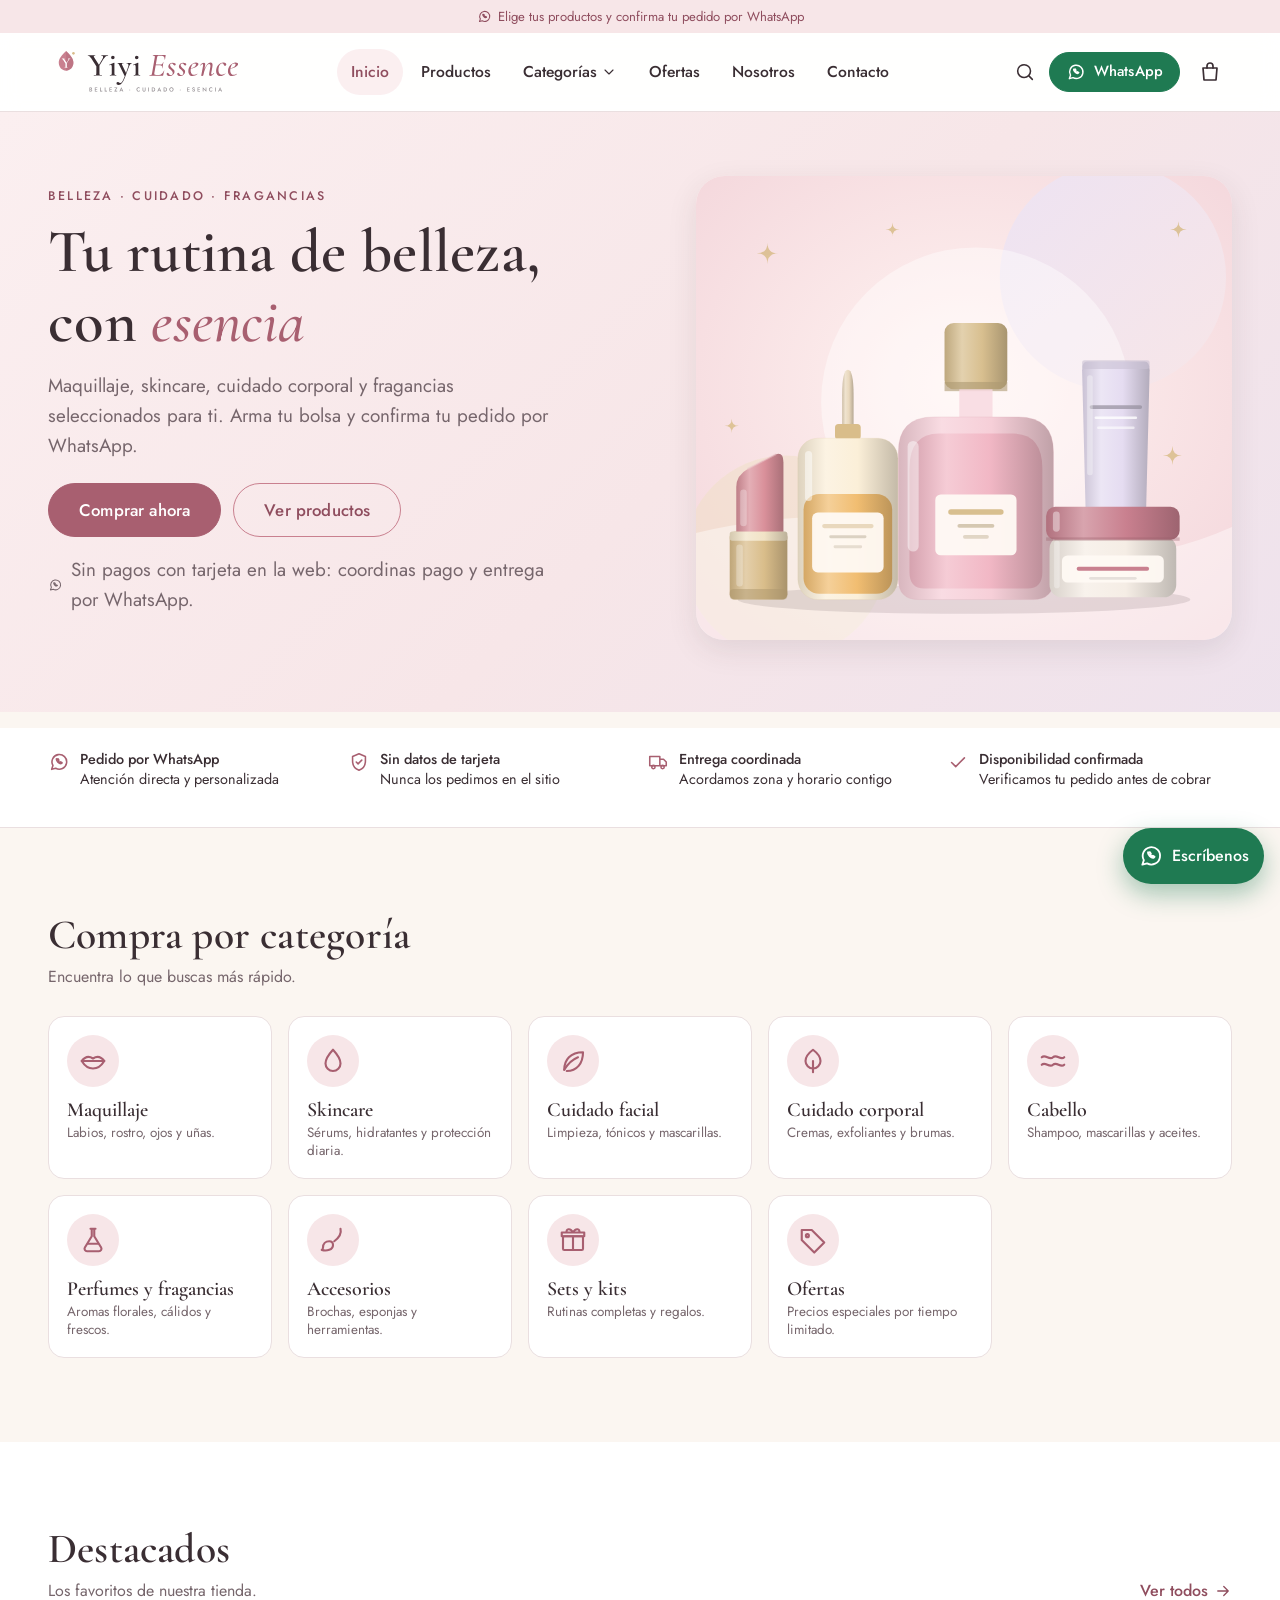
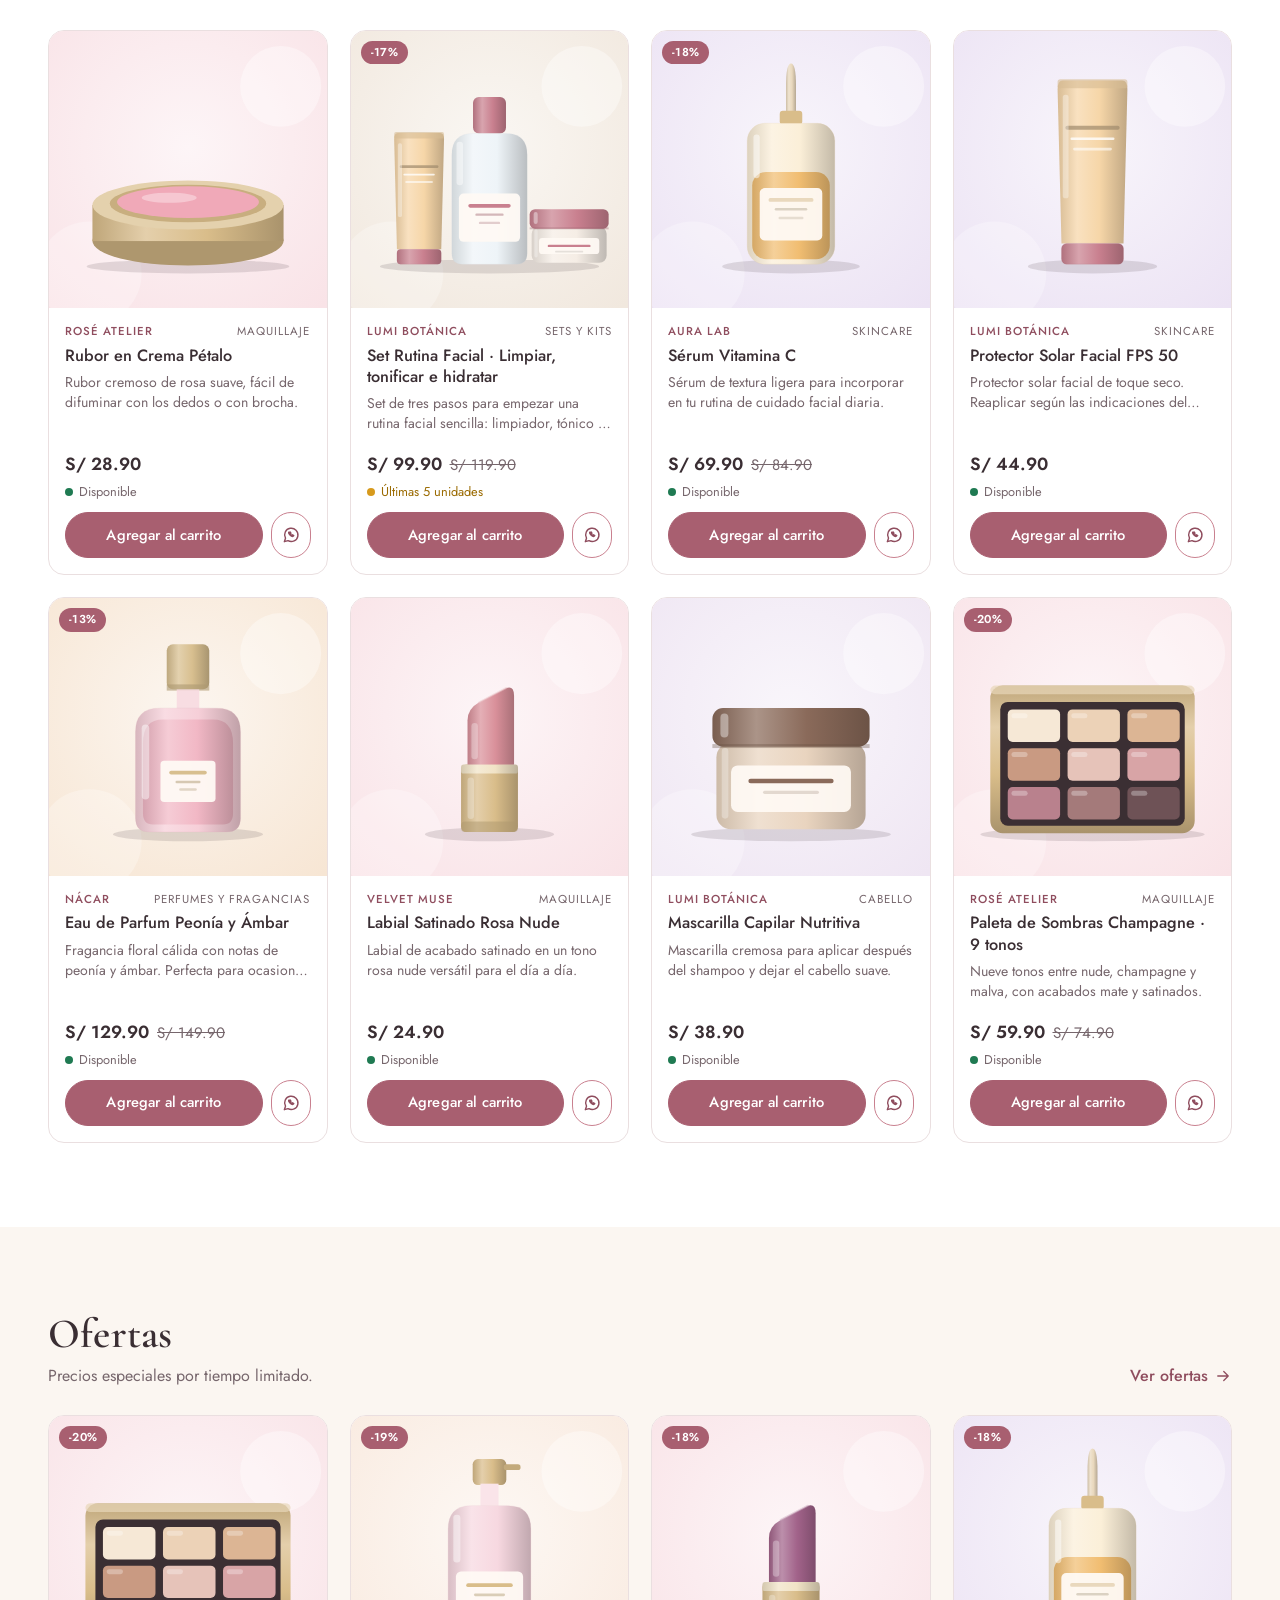
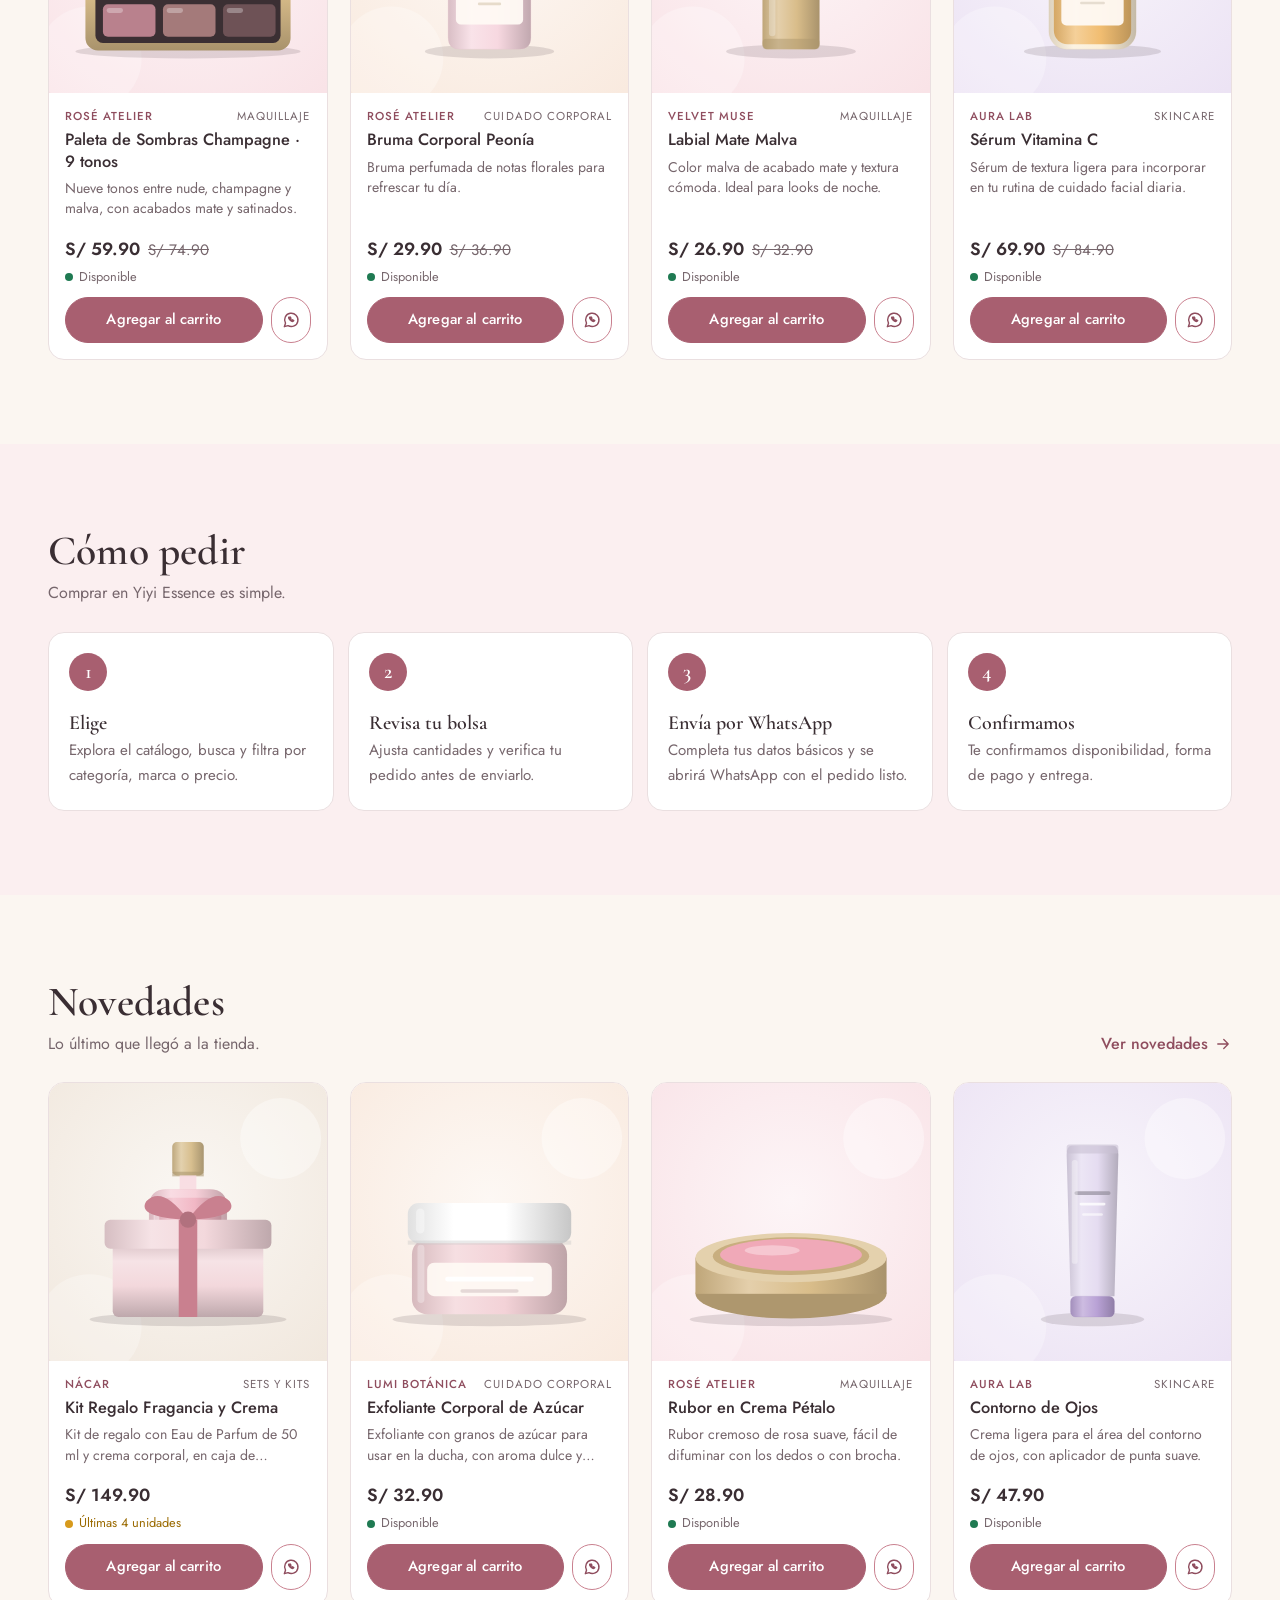
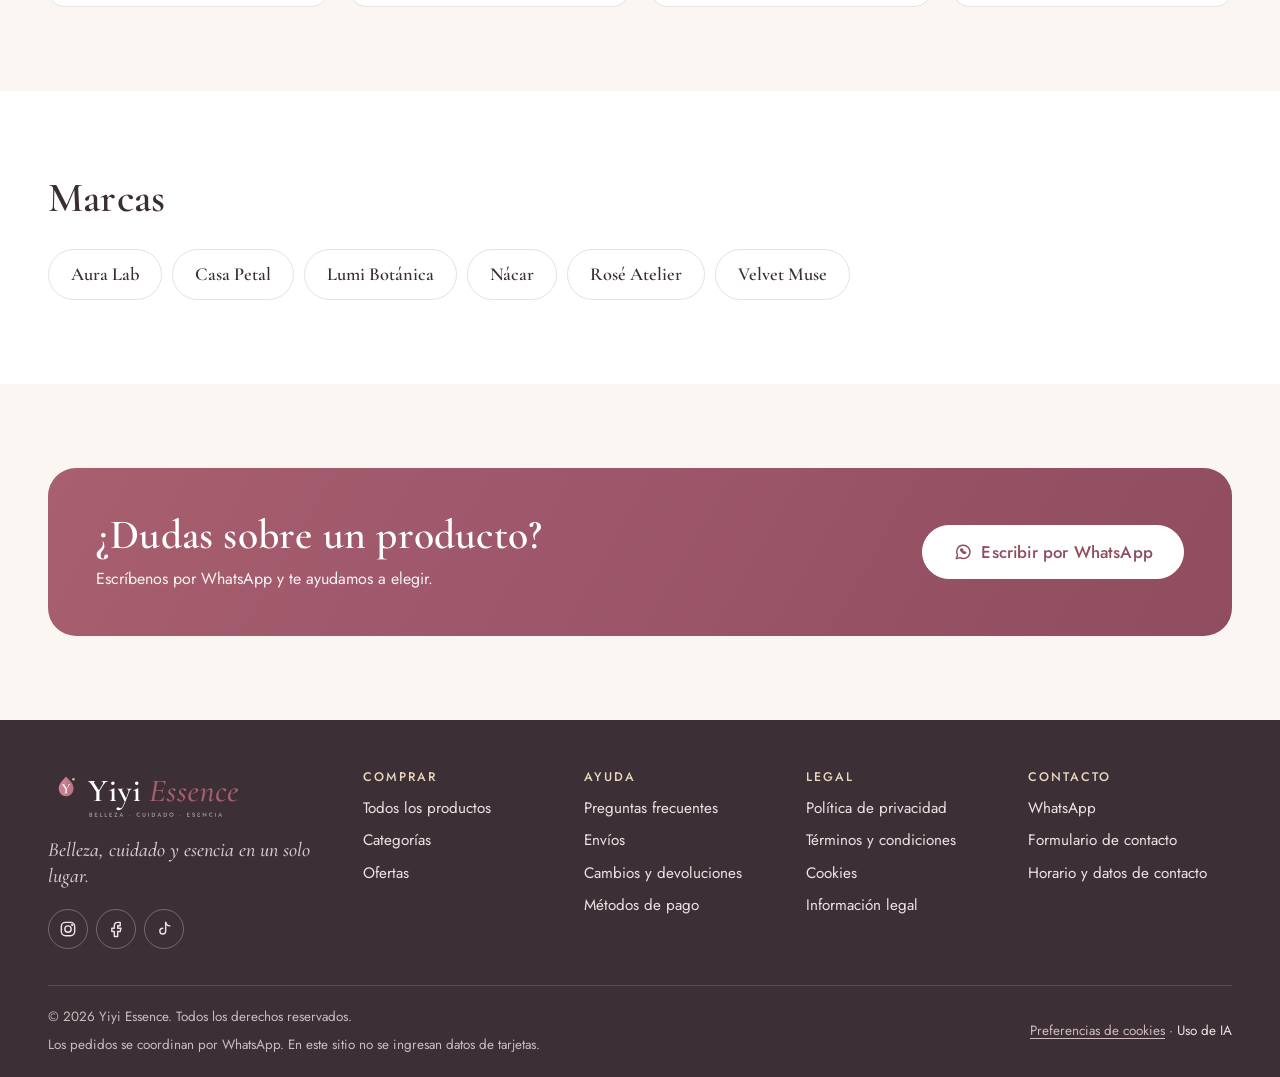
==== index.html @ 9004a3e7 "Tienda Yiyi Essence" ====
<!doctype html>
<html lang="es" data-base="">
<head>
  <meta charset="utf-8">
  <meta name="viewport" content="width=device-width, initial-scale=1">
  <title>Yiyi Essence · Belleza, cuidado y esencia en un solo lugar</title>
  <meta name="description" content="Maquillaje, skincare, cuidado corporal, cabello y fragancias. Elige tus productos y confirma tu pedido por WhatsApp en Yiyi Essence.">
  <link rel="canonical" href="__SITE_URL__/">
  <meta name="theme-color" content="#f7e6e8">
  <meta name="format-detection" content="telephone=no">

  <!-- Open Graph / redes -->
  <meta property="og:type" content="website">
  <meta property="og:locale" content="es_PE">
  <meta property="og:site_name" content="Yiyi Essence">
  <meta property="og:title" content="Yiyi Essence · Belleza, cuidado y esencia en un solo lugar">
  <meta property="og:description" content="Maquillaje, skincare, cuidado corporal, cabello y fragancias. Elige tus productos y confirma tu pedido por WhatsApp en Yiyi Essence.">
  <meta property="og:url" content="__SITE_URL__/">
  <meta property="og:image" content="__SITE_URL__/assets/images/og-image.png">
  <meta name="twitter:card" content="summary_large_image">
  <meta name="twitter:image" content="__SITE_URL__/assets/images/og-image.png">

  <link rel="icon" href="favicon.svg" type="image/svg+xml">
  <link rel="apple-touch-icon" href="apple-touch-icon.png">
  <link rel="preload" href="assets/fonts/jost-latin-400-normal.woff2" as="font" type="font/woff2" crossorigin>
  <link rel="preload" href="assets/fonts/cormorant-garamond-latin-600-normal.woff2" as="font" type="font/woff2" crossorigin>
  <link rel="stylesheet" href="css/style.css">
  <link rel="stylesheet" href="css/responsive.css">
  <script type="application/ld+json">{"@context":"https://schema.org","@graph":[{"@type":"Store","@id":"__SITE_URL__/#store","name":"Yiyi Essence","description":"Tienda online de maquillaje, skincare, cuidado corporal, cabello y fragancias. Pedidos confirmados por WhatsApp.","url":"__SITE_URL__/","image":"__SITE_URL__/assets/images/og-image.png","areaServed":{"@type":"Country","name":"Perú"},"priceRange":"S/"},{"@type":"WebSite","@id":"__SITE_URL__/#website","url":"__SITE_URL__/","name":"Yiyi Essence","inLanguage":"es-PE","potentialAction":{"@type":"SearchAction","target":"__SITE_URL__/productos.html?q={search_term_string}","query-input":"required name=search_term_string"}}]}</script>
</head>
<body data-page="home">
  <div id="site-header"></div>
  <noscript><p style="margin:0;padding:14px 20px;background:#f7e6e8;text-align:center">Esta tienda necesita JavaScript para mostrar el catálogo y la bolsa de compra. Actívalo en tu navegador o escríbenos por WhatsApp.</p></noscript>
  <main id="main">
    <section class="hero" aria-labelledby="hero-title">
      <div class="container hero__inner">
        <div class="hero__copy">
          <span class="eyebrow">Belleza · Cuidado · Fragancias</span>
          <h1 id="hero-title">Tu rutina de belleza, con <em>esencia</em></h1>
          <p>Maquillaje, skincare, cuidado corporal y fragancias seleccionados para ti. Arma tu bolsa y confirma tu pedido por WhatsApp.</p>
          <div class="hero__cta">
            <a class="btn btn--primary btn--lg" href="productos.html">Comprar ahora</a>
            <a class="btn btn--ghost btn--lg" href="#destacados">Ver productos</a>
          </div>
          <p class="hero__note"><span data-icon="whatsapp" data-size="18" aria-hidden="true"></span> Sin pagos con tarjeta en la web: coordinas pago y entrega por WhatsApp.</p>
        </div>
        <div class="hero__media">
          <img src="assets/images/hero.svg" alt="Ilustración de productos de belleza en tonos rosa, lavanda y champagne" width="900" height="780" fetchpriority="high">
        </div>
      </div>
    </section>

    <div class="trustbar">
      <div class="container">
        <ul class="trust">
          <li><span data-icon="whatsapp" data-size="22" aria-hidden="true"></span><span><strong>Pedido por WhatsApp</strong>Atención directa y personalizada</span></li>
          <li><span data-icon="shield" data-size="22" aria-hidden="true"></span><span><strong>Sin datos de tarjeta</strong>Nunca los pedimos en el sitio</span></li>
          <li><span data-icon="truck" data-size="22" aria-hidden="true"></span><span><strong>Entrega coordinada</strong>Acordamos zona y horario contigo</span></li>
          <li><span data-icon="check" data-size="22" aria-hidden="true"></span><span><strong>Disponibilidad confirmada</strong>Verificamos tu pedido antes de cobrar</span></li>
        </ul>
      </div>
    </div>

    <section class="section" id="categorias" aria-labelledby="cats-title">
      <div class="container">
        <div class="section__head"><div><h2 id="cats-title">Compra por categoría</h2><p>Encuentra lo que buscas más rápido.</p></div></div>
        <div class="catgrid" data-home-cats></div>
      </div>
    </section>

    <section class="section section--white" id="destacados" aria-labelledby="feat-title">
      <div class="container">
        <div class="section__head">
          <div><h2 id="feat-title">Destacados</h2><p>Los favoritos de nuestra tienda.</p></div>
          <a class="more-link" href="productos.html">Ver todos <span data-icon="arrow" data-size="18" aria-hidden="true"></span></a>
        </div>
        <div class="grid grid--4" data-home-featured></div>
      </div>
    </section>

    <section class="section" data-section-offers aria-labelledby="offers-title">
      <div class="container">
        <div class="section__head">
          <div><h2 id="offers-title">Ofertas</h2><p>Precios especiales por tiempo limitado.</p></div>
          <a class="more-link" href="productos.html?cat=ofertas">Ver ofertas <span data-icon="arrow" data-size="18" aria-hidden="true"></span></a>
        </div>
        <div class="grid grid--4" data-home-offers></div>
      </div>
    </section>

    <section class="section section--blush" aria-labelledby="how-title">
      <div class="container">
        <div class="section__head"><div><h2 id="how-title">Cómo pedir</h2><p>Comprar en Yiyi Essence es simple.</p></div></div>
        <ol class="steps">
          <li><strong>Elige</strong><span>Explora el catálogo, busca y filtra por categoría, marca o precio.</span></li>
          <li><strong>Revisa tu bolsa</strong><span>Ajusta cantidades y verifica tu pedido antes de enviarlo.</span></li>
          <li><strong>Envía por WhatsApp</strong><span>Completa tus datos básicos y se abrirá WhatsApp con el pedido listo.</span></li>
          <li><strong>Confirmamos</strong><span>Te confirmamos disponibilidad, forma de pago y entrega.</span></li>
        </ol>
      </div>
    </section>

    <section class="section" aria-labelledby="new-title">
      <div class="container">
        <div class="section__head">
          <div><h2 id="new-title">Novedades</h2><p>Lo último que llegó a la tienda.</p></div>
          <a class="more-link" href="productos.html?sort=novedades">Ver novedades <span data-icon="arrow" data-size="18" aria-hidden="true"></span></a>
        </div>
        <div class="grid grid--4" data-home-new></div>
      </div>
    </section>

    <section class="section section--white section--tight" aria-labelledby="brands-title">
      <div class="container">
        <div class="section__head"><div><h2 id="brands-title">Marcas</h2></div></div>
        <div class="brandchips" data-home-brands></div>
      </div>
    </section>

    <section class="section">
      <div class="container">
        <div class="ctaband">
          <div>
            <h2>¿Dudas sobre un producto?</h2>
            <p>Escríbenos por WhatsApp y te ayudamos a elegir.</p>
          </div>
          <a class="btn btn--light btn--lg" href="contacto.html" target="_blank" rel="noopener" data-wa-general><span data-icon="whatsapp" data-size="20" aria-hidden="true"></span> Escribir por WhatsApp</a>
        </div>
      </div>
    </section>
  </main>
  <div id="site-footer"></div>

  <script src="js/config.js"></script>
  <script src="js/products.js"></script>
  <script src="js/utils.js"></script>
  <script src="js/whatsapp.js"></script>
  <script src="js/cart.js"></script>
  <script src="js/components.js"></script>
  <script src="js/catalog.js"></script>
  <script src="js/cookies.js"></script>
  <script src="js/main.js"></script>
</body>
</html>
---- css/style.css ----
/* ==========================================================================
   YIYI ESSENCE · ESTILOS BASE (mobile-first)
   Los colores se pueden cambiar en js/config.js → theme (o aquí, en :root).
   responsive.css agrega los ajustes para tablet y escritorio.
   ========================================================================== */

/* ---------- Fuentes (alojadas en /assets/fonts, sin servicios externos) ---------- */
@font-face { font-family: "Cormorant Garamond"; font-weight: 500; font-style: normal; font-display: swap; src: url("../assets/fonts/cormorant-garamond-latin-500-normal.woff2") format("woff2"); }
@font-face { font-family: "Cormorant Garamond"; font-weight: 600; font-style: normal; font-display: swap; src: url("../assets/fonts/cormorant-garamond-latin-600-normal.woff2") format("woff2"); }
@font-face { font-family: "Cormorant Garamond"; font-weight: 500; font-style: italic; font-display: swap; src: url("../assets/fonts/cormorant-garamond-latin-500-italic.woff2") format("woff2"); }
@font-face { font-family: "Jost"; font-weight: 400; font-style: normal; font-display: swap; src: url("../assets/fonts/jost-latin-400-normal.woff2") format("woff2"); }
@font-face { font-family: "Jost"; font-weight: 500; font-style: normal; font-display: swap; src: url("../assets/fonts/jost-latin-500-normal.woff2") format("woff2"); }
@font-face { font-family: "Jost"; font-weight: 600; font-style: normal; font-display: swap; src: url("../assets/fonts/jost-latin-600-normal.woff2") format("woff2"); }

/* ---------- Variables ---------- */
:root {
  --rose: #c9808f;
  --rose-deep: #a85f70;
  --rose-dark: #8f4d5e;
  --blush: #f7e6e8;
  --blush-2: #fbeff0;
  --cream: #fbf6f1;
  --lavender: #e8e0f0;
  --champagne: #e9d8bd;
  --gold: #b79a5f;
  --ink: #3a2e33;
  --muted: #76666c;
  --line: #eadfe0;
  --white: #fff;
  --wa: #1f7a52;
  --wa-dark: #186343;
  --warn: #9a6a00;
  --danger: #b3394f;

  --font-serif: "Cormorant Garamond", Georgia, "Times New Roman", serif;
  --font-sans: "Jost", system-ui, -apple-system, "Segoe UI", Roboto, sans-serif;

  --radius: 16px;
  --radius-sm: 10px;
  --shadow-sm: 0 1px 2px rgba(58, 46, 51, 0.06), 0 4px 14px rgba(58, 46, 51, 0.05);
  --shadow: 0 10px 30px rgba(58, 46, 51, 0.1);
  --shadow-lg: 0 24px 60px rgba(58, 46, 51, 0.18);
  --ease: cubic-bezier(0.22, 0.61, 0.36, 1);
  --header-h: 68px;
}

/* ---------- Reset ---------- */
*, *::before, *::after { box-sizing: border-box; }
html { -webkit-text-size-adjust: 100%; scroll-behavior: smooth; scroll-padding-top: calc(var(--header-h) + 16px); }
html.no-scroll { overflow: hidden; }
body {
  margin: 0; min-height: 100vh; display: flex; flex-direction: column;
  font-family: var(--font-sans); font-size: 1rem; line-height: 1.6; color: var(--ink);
  background: var(--cream); -webkit-font-smoothing: antialiased; text-rendering: optimizeLegibility;
}
main { flex: 1; }
img, svg { max-width: 100%; display: block; }
img { height: auto; }
h1, h2, h3, h4 { font-family: var(--font-serif); font-weight: 600; line-height: 1.15; margin: 0 0 0.5em; letter-spacing: 0.005em; }
h1 { font-size: clamp(2.2rem, 7vw, 3.8rem); }
h2 { font-size: clamp(1.8rem, 4.6vw, 2.6rem); }
h3 { font-size: 1.35rem; }
p { margin: 0 0 1em; }
a { color: var(--rose-dark); text-decoration-thickness: 1px; text-underline-offset: 3px; }
a:hover { color: var(--rose-deep); }
ul, ol { padding-left: 1.2em; }
button, input, select, textarea { font: inherit; color: inherit; }
button { cursor: pointer; }
:focus-visible { outline: 3px solid var(--rose); outline-offset: 2px; border-radius: 6px; }
[hidden] { display: none !important; }
code { background: var(--blush); padding: 0.1em 0.4em; border-radius: 6px; font-size: 0.9em; }
::selection { background: var(--blush); }

.container { width: 100%; max-width: 1240px; margin: 0 auto; padding: 0 20px; }
.sr-only { position: absolute !important; width: 1px; height: 1px; margin: -1px; padding: 0; overflow: hidden; clip: rect(0 0 0 0); white-space: nowrap; border: 0; }
.muted { color: var(--muted); font-weight: 400; }
.center { text-align: center; }
.skip { position: absolute; left: 12px; top: -60px; background: var(--ink); color: #fff; padding: 10px 16px; border-radius: 8px; z-index: 300; }
.skip:focus { top: 12px; color: #fff; }

/* ---------- Botones ---------- */
.btn {
  --bg: var(--rose-deep); --fg: #fff;
  display: inline-flex; align-items: center; justify-content: center; gap: 8px;
  min-height: 46px; padding: 10px 22px; border: 1.5px solid var(--bg); border-radius: 999px;
  background: var(--bg); color: var(--fg); font-weight: 500; font-size: 0.98rem; letter-spacing: 0.01em;
  text-decoration: none; line-height: 1.2; text-align: center;
  transition: background 0.25s var(--ease), color 0.25s var(--ease), transform 0.2s var(--ease), box-shadow 0.25s var(--ease), border-color 0.25s;
}
.btn:hover { --bg: var(--rose-dark); color: var(--fg); transform: translateY(-1px); box-shadow: 0 8px 20px rgba(168, 95, 112, 0.28); }
.btn:active { transform: translateY(0); }
.btn[disabled] { opacity: 0.55; cursor: not-allowed; transform: none; box-shadow: none; }
.btn--ghost { --bg: transparent; --fg: var(--rose-dark); border-color: var(--rose); }
.btn--ghost:hover { --bg: var(--blush); --fg: var(--rose-dark); box-shadow: none; }
.btn--wa { --bg: var(--wa); }
.btn--wa:hover { --bg: var(--wa-dark); box-shadow: 0 8px 20px rgba(31, 122, 82, 0.3); }
.btn--light { --bg: #fff; --fg: var(--rose-dark); border-color: #fff; }
.btn--light:hover { --bg: var(--blush); --fg: var(--rose-dark); }
.btn--sm { min-height: 40px; padding: 8px 16px; font-size: 0.92rem; }
.btn--lg { min-height: 54px; padding: 12px 30px; font-size: 1.05rem; }
.btn--block { width: 100%; }
.btn--icon { padding: 0; width: 40px; min-width: 40px; }
.btn.is-added { --bg: var(--wa); }

.iconbtn {
  display: inline-grid; place-items: center; width: 44px; height: 44px; border: 0; background: transparent;
  border-radius: 50%; color: var(--ink); transition: background 0.2s;
}
.iconbtn:hover { background: var(--blush); }
.iconbtn--sm { width: 36px; height: 36px; }
.linkbtn { background: none; border: 0; padding: 0; color: var(--rose-dark); text-decoration: underline; text-underline-offset: 3px; font-size: 0.92rem; }
.linkbtn:hover { color: var(--rose-deep); }
.linkbtn--muted { color: var(--muted); }

/* ---------- Barra superior y header ---------- */
.topbar { background: var(--blush); color: var(--rose-dark); font-size: 0.82rem; text-align: center; padding: 6px 12px; }
.topbar p { margin: 0; display: flex; align-items: center; justify-content: center; gap: 6px; }
.header { position: sticky; top: 0; z-index: 60; background: rgba(255, 255, 255, 0.94); backdrop-filter: saturate(1.4) blur(10px); border-bottom: 1px solid var(--line); transition: box-shadow 0.3s; }
.header.is-stuck { box-shadow: 0 6px 24px rgba(58, 46, 51, 0.08); }
.header__inner { display: flex; align-items: center; justify-content: space-between; gap: 8px; height: var(--header-h); }
.logo { display: block; flex: 0 1 auto; }
.logo img { width: 150px; height: auto; }
.header__menu { margin-left: -8px; }
.nav { display: none; }
.header__actions { display: flex; align-items: center; gap: 2px; }
.header__wa { display: none; }
.cartbtn { position: relative; }
.cartbtn__count {
  position: absolute; top: 2px; right: 0; min-width: 20px; height: 20px; padding: 0 5px; border-radius: 999px;
  background: var(--rose-deep); color: #fff; font-size: 0.72rem; font-weight: 600; display: grid; place-items: center; line-height: 1;
}
.cartbtn.bump { animation: bump 0.45s var(--ease); }
@keyframes bump { 30% { transform: scale(1.18); } 60% { transform: scale(0.94); } 100% { transform: none; } }

.mega { position: absolute; left: 0; right: 0; top: 100%; background: #fff; border-bottom: 1px solid var(--line); box-shadow: var(--shadow); padding: 22px 0 26px; animation: fadeDown 0.25s var(--ease); }
.mega__grid { display: grid; grid-template-columns: repeat(3, 1fr); gap: 6px 20px; }
.mega__link, .mnav__cat { display: flex; align-items: center; gap: 14px; padding: 10px 12px; border-radius: 12px; text-decoration: none; color: var(--ink); transition: background 0.2s; }
.mega__link:hover, .mnav__cat:hover { background: var(--blush-2); color: var(--ink); }
.mega__link .icon, .mnav__cat .icon { color: var(--rose-deep); flex: none; }
.mega__link strong, .mnav__cat strong { display: block; font-weight: 500; line-height: 1.2; }
.mega__link small, .mnav__cat small { display: block; color: var(--muted); font-size: 0.82rem; line-height: 1.3; }
@keyframes fadeDown { from { opacity: 0; transform: translateY(-6px); } to { opacity: 1; transform: none; } }

/* ---------- Capas: overlay, sheets, modal, buscador ---------- */
.overlay { position: fixed; inset: 0; z-index: 90; background: rgba(58, 46, 51, 0.5); opacity: 0; transition: opacity 0.25s var(--ease); }
.overlay.is-open { opacity: 1; }
.sheet, .filters {
  position: fixed; top: 0; bottom: 0; z-index: 100; width: min(92vw, 420px); background: #fff;
  display: flex; flex-direction: column; box-shadow: var(--shadow-lg); transition: transform 0.3s var(--ease);
}
.sheet--left, .filters { left: 0; transform: translateX(-102%); }
.sheet--right { right: 0; transform: translateX(102%); }
.sheet.is-open, .filters.is-open { transform: none; }
.sheet__head, .filters__head { display: flex; align-items: center; justify-content: space-between; padding: 12px 12px 12px 20px; border-bottom: 1px solid var(--line); flex: none; }
.sheet__head h2, .filters__head h2 { margin: 0; font-size: 1.6rem; }
.sheet__body, .filters__body { flex: 1; overflow-y: auto; padding: 18px 20px; overscroll-behavior: contain; }
.sheet__foot, .filters__foot { flex: none; padding: 16px 20px calc(16px + env(safe-area-inset-bottom)); border-top: 1px solid var(--line); background: #fff; }
.sheet__head img { height: 40px; width: auto; }

.mnav__link { display: block; padding: 12px 4px; font-size: 1.15rem; font-family: var(--font-serif); font-weight: 600; color: var(--ink); text-decoration: none; border-bottom: 1px solid var(--line); }
.mnav__title { margin: 18px 0 6px; font-size: 0.78rem; letter-spacing: 0.14em; text-transform: uppercase; color: var(--muted); }
.sheet__body > .btn { margin-top: 22px; }

.searchpanel {
  position: fixed; top: 0; left: 0; right: 0; z-index: 105; background: #fff; box-shadow: var(--shadow-lg);
  transform: translateY(-102%); transition: transform 0.3s var(--ease); max-height: 90vh; overflow: auto;
}
.searchpanel.is-open { transform: none; }
.searchpanel__inner { padding-top: 14px; padding-bottom: 22px; }
.searchform { display: flex; align-items: center; gap: 10px; border-bottom: 2px solid var(--rose); padding: 4px 0; color: var(--rose-deep); }
.searchform input { flex: 1; border: 0; outline: 0; background: transparent; font-size: 1.15rem; padding: 10px 0; min-width: 0; color: var(--ink); }
.searchform input::-webkit-search-cancel-button { display: none; }
.searchresults { padding-top: 16px; }
.sr-list { list-style: none; padding: 0; margin: 0 0 14px; display: grid; gap: 4px; }
.sr-list a { display: flex; align-items: center; gap: 14px; padding: 8px; border-radius: 12px; text-decoration: none; color: var(--ink); }
.sr-list a:hover { background: var(--blush-2); }
.sr-list img { width: 56px; height: 56px; border-radius: 10px; object-fit: cover; flex: none; background: var(--blush); }
.sr-list span { flex: 1; min-width: 0; }
.sr-list strong { display: block; font-weight: 500; line-height: 1.25; }
.sr-list small { color: var(--muted); }
.sr-list em { font-style: normal; font-weight: 600; white-space: nowrap; }
.chips { display: flex; flex-wrap: wrap; gap: 8px; }
.chip { display: inline-flex; align-items: center; gap: 6px; padding: 6px 14px; border-radius: 999px; background: var(--blush); color: var(--rose-dark); text-decoration: none; font-size: 0.9rem; border: 1px solid transparent; }
.chip:hover { background: var(--lavender); color: var(--ink); }
.chip--x { cursor: pointer; border-color: var(--rose); background: #fff; }

.modal { position: fixed; inset: 0; z-index: 110; display: grid; place-items: center; padding: 12px; opacity: 0; transition: opacity 0.25s var(--ease); overflow-y: auto; }
.modal.is-open { opacity: 1; }
.modal__panel { background: #fff; border-radius: 22px; width: 100%; max-width: 940px; max-height: calc(100vh - 24px); display: flex; flex-direction: column; box-shadow: var(--shadow-lg); transform: translateY(14px) scale(0.985); transition: transform 0.3s var(--ease); overflow: hidden; }
.modal.is-open .modal__panel { transform: none; }
.modal--sm .modal__panel { max-width: 520px; }
.modal__body { overflow-y: auto; padding: 20px; display: grid; gap: 24px; }
.modal__body--single { gap: 14px; }

/* ---------- Bolsa ---------- */
.cartlist { list-style: none; margin: 0; padding: 0; display: grid; gap: 14px; }
.cartline { display: grid; grid-template-columns: 76px 1fr auto; gap: 14px; padding-bottom: 14px; border-bottom: 1px solid var(--line); }
.cartline__img img { width: 76px; height: 76px; object-fit: cover; border-radius: 12px; background: var(--blush); }
.cartline__brand { margin: 0; font-size: 0.75rem; letter-spacing: 0.1em; text-transform: uppercase; color: var(--muted); }
.cartline__name { display: block; color: var(--ink); text-decoration: none; font-weight: 500; line-height: 1.3; margin-bottom: 2px; }
.cartline__price { margin: 0 0 8px; font-size: 0.92rem; }
.cartline__hint { margin: 6px 0 0; font-size: 0.78rem; color: var(--warn); }
.cartline__side { display: flex; flex-direction: column; align-items: flex-end; justify-content: space-between; }
.qty { display: inline-flex; align-items: center; border: 1.5px solid var(--line); border-radius: 999px; background: #fff; }
.qty button { width: 34px; height: 34px; border: 0; background: transparent; border-radius: 50%; display: grid; place-items: center; color: var(--rose-deep); }
.qty button:hover:not([disabled]) { background: var(--blush); }
.qty button[disabled] { opacity: 0.35; cursor: not-allowed; }
.qty__n { min-width: 28px; text-align: center; font-weight: 500; }
.qty--lg button { width: 44px; height: 44px; }
.qty--lg .qty__n { min-width: 36px; font-size: 1.1rem; }

.summary { margin: 0 0 12px; display: grid; gap: 6px; }
.summary > div { display: flex; justify-content: space-between; gap: 12px; }
.summary dt { color: var(--muted); }
.summary dd { margin: 0; font-weight: 500; text-align: right; }
.summary__save dd { color: var(--wa); }
.summary__total { padding-top: 8px; border-top: 1px dashed var(--line); font-size: 1.15rem; }
.summary__total dt { color: var(--ink); font-weight: 500; }
.summary__total dd { font-weight: 600; }
.fineprint { font-size: 0.82rem; color: var(--muted); line-height: 1.45; margin: 0 0 12px; display: flex; gap: 6px; align-items: flex-start; }
.fineprint.center { justify-content: center; text-align: center; margin: 12px 0 0; }
.drawer__row { display: flex; justify-content: space-between; margin-top: 12px; }
.freeship { margin-bottom: 14px; font-size: 0.9rem; }
.freeship p { margin: 0 0 6px; }
.bar { height: 8px; border-radius: 999px; background: var(--blush); overflow: hidden; }
.bar span { display: block; height: 100%; background: linear-gradient(90deg, var(--rose), var(--rose-deep)); border-radius: 999px; transition: width 0.4s var(--ease); }
.empty { text-align: center; padding: 40px 12px; }
.empty__icon { width: 84px; height: 84px; margin: 0 auto 14px; border-radius: 50%; background: var(--blush); display: grid; place-items: center; color: var(--rose-deep); }

/* Pedido (modal) */
.co__summary { background: var(--blush-2); border-radius: 16px; padding: 18px; align-self: start; }
.co__summary h3, .co__form h3 { margin-bottom: 8px; }
.co__list { list-style: none; margin: 0 0 14px; padding: 0; display: grid; gap: 8px; font-size: 0.94rem; }
.co__list li { display: flex; justify-content: space-between; gap: 12px; }
.co__list em { font-style: normal; color: var(--muted); }
.field { margin-bottom: 14px; }
.field label { display: block; font-weight: 500; font-size: 0.92rem; margin-bottom: 5px; }
.field .opt { color: var(--muted); font-weight: 400; font-size: 0.82rem; }
.field input, .field textarea, .field select, .toolbar select, .toolbar input {
  width: 100%; border: 1.5px solid var(--line); border-radius: 12px; padding: 11px 14px; background: #fff; min-height: 46px; transition: border-color 0.2s, box-shadow 0.2s;
}
.field textarea { resize: vertical; min-height: 84px; }
.field input:focus, .field textarea:focus, .toolbar select:focus, .toolbar input:focus { outline: 0; border-color: var(--rose); box-shadow: 0 0 0 4px rgba(201, 128, 143, 0.2); }
.field input[aria-invalid="true"], .field textarea[aria-invalid="true"] { border-color: var(--danger); }
.field__error { color: var(--danger); font-size: 0.82rem; margin: 4px 0 0; min-height: 0; }
.field__error:empty { display: none; }
.privacy { background: var(--cream); border: 1px solid var(--line); border-radius: 12px; padding: 12px 14px; font-size: 0.85rem; margin-bottom: 12px; }
.privacy p { margin: 0; }
.check { display: flex; gap: 10px; align-items: flex-start; font-size: 0.9rem; margin-bottom: 8px; cursor: pointer; }
.check input { width: 20px; height: 20px; margin-top: 2px; accent-color: var(--rose-deep); flex: none; }
.done { text-align: center; padding: 10px 0; display: grid; gap: 12px; max-width: 560px; margin: 0 auto; grid-column: 1 / -1; }
.done__icon { width: 72px; height: 72px; margin: 0 auto; border-radius: 50%; background: #e3f3ea; color: var(--wa); display: grid; place-items: center; }
.done__icon--warn { background: #fff4d6; color: var(--warn); }
.msgpreview { text-align: left; white-space: pre-wrap; background: var(--cream); border: 1px solid var(--line); border-radius: 12px; padding: 14px; font-family: var(--font-sans); font-size: 0.88rem; max-height: 260px; overflow: auto; margin: 0; }

/* ---------- Secciones comunes ---------- */
.section { padding: 56px 0; }
.section--tight { padding: 36px 0; }
.section--blush { background: var(--blush-2); }
.section--white { background: #fff; }
.section__head { display: flex; flex-wrap: wrap; align-items: end; justify-content: space-between; gap: 12px; margin-bottom: 26px; }
.section__head h2 { margin: 0; }
.section__head p { margin: 4px 0 0; color: var(--muted); }
.eyebrow { display: inline-block; font-size: 0.78rem; letter-spacing: 0.18em; text-transform: uppercase; color: var(--rose-dark); font-weight: 500; margin-bottom: 10px; }
.more-link { display: inline-flex; align-items: center; gap: 6px; font-weight: 500; text-decoration: none; }
.more-link:hover .icon { transform: translateX(3px); }
.more-link .icon { transition: transform 0.2s; }

/* Hero */
.hero { position: relative; overflow: hidden; background: linear-gradient(135deg, var(--blush-2) 0%, var(--blush) 55%, var(--lavender) 130%); }
.hero__inner { display: grid; gap: 28px; padding-block: 38px 44px; align-items: center; }
.hero__copy h1 { margin-bottom: 14px; }
.hero__copy h1 em { color: var(--rose-deep); font-style: italic; font-weight: 500; }
.hero__copy p { font-size: 1.1rem; color: var(--muted); max-width: 520px; }
.hero__cta { display: flex; flex-wrap: wrap; gap: 12px; margin-top: 22px; }
.hero__note { display: flex; gap: 8px; align-items: center; margin-top: 18px; font-size: 0.86rem; color: var(--muted); }
.hero__media img { width: 100%; border-radius: 28px; box-shadow: var(--shadow); }

.trust { display: grid; grid-template-columns: 1fr 1fr; gap: 14px; padding: 22px 0; }
.trust li { list-style: none; display: flex; gap: 10px; align-items: flex-start; font-size: 0.9rem; line-height: 1.35; }
.trust .icon { color: var(--rose-deep); flex: none; margin-top: 1px; }
.trust strong { display: block; font-weight: 500; }
.trust ul { display: contents; padding: 0; }
.trustbar { background: #fff; border-bottom: 1px solid var(--line); }

/* Categorías */
.catgrid { display: grid; grid-template-columns: repeat(2, 1fr); gap: 12px; }
.catcard { display: flex; flex-direction: column; align-items: flex-start; gap: 2px; padding: 18px; border-radius: var(--radius); background: #fff; border: 1px solid var(--line); text-decoration: none; color: var(--ink); transition: transform 0.25s var(--ease), box-shadow 0.25s, border-color 0.25s; }
.catcard:hover { transform: translateY(-3px); box-shadow: var(--shadow); border-color: var(--rose); color: var(--ink); }
.catcard__icon { width: 52px; height: 52px; border-radius: 50%; background: var(--blush); display: grid; place-items: center; color: var(--rose-deep); margin-bottom: 10px; transition: background 0.25s; }
.catcard:hover .catcard__icon { background: var(--lavender); }
.catcard strong { font-family: var(--font-serif); font-size: 1.25rem; font-weight: 600; line-height: 1.15; }
.catcard small { color: var(--muted); font-size: 0.84rem; line-height: 1.35; }

/* Banner de cómo comprar */
.steps { display: grid; gap: 14px; counter-reset: s; padding: 0; margin: 0; list-style: none; }
.steps li { counter-increment: s; background: #fff; border: 1px solid var(--line); border-radius: var(--radius); padding: 20px 20px 20px 70px; position: relative; }
.steps li::before { content: counter(s); position: absolute; left: 18px; top: 18px; width: 38px; height: 38px; border-radius: 50%; background: var(--rose-deep); color: #fff; display: grid; place-items: center; font-family: var(--font-serif); font-size: 1.3rem; font-weight: 600; }
.steps strong { display: block; font-family: var(--font-serif); font-size: 1.25rem; line-height: 1.2; margin-bottom: 2px; }
.steps span { color: var(--muted); font-size: 0.94rem; }

.brandchips { display: flex; flex-wrap: wrap; gap: 10px; }
.brandchip { padding: 10px 22px; border-radius: 999px; background: #fff; border: 1px solid var(--line); text-decoration: none; color: var(--ink); font-family: var(--font-serif); font-size: 1.15rem; font-weight: 600; transition: all 0.2s; }
.brandchip:hover { border-color: var(--rose); background: var(--blush-2); color: var(--ink); }

.ctaband { background: linear-gradient(120deg, var(--rose-deep), var(--rose-dark)); color: #fff; border-radius: 28px; padding: 34px 26px; display: grid; gap: 18px; align-items: center; }
.ctaband h2 { color: #fff; margin: 0 0 6px; }
.ctaband p { margin: 0; opacity: 0.92; }

/* ---------- Productos ---------- */
.grid { display: grid; grid-template-columns: repeat(2, minmax(0, 1fr)); gap: 12px; }
.card { position: relative; display: flex; flex-direction: column; background: #fff; border: 1px solid var(--line); border-radius: var(--radius); overflow: hidden; transition: transform 0.3s var(--ease), box-shadow 0.3s var(--ease), border-color 0.3s; }
.card:hover { transform: translateY(-4px); box-shadow: var(--shadow); border-color: #e3cfd2; }
.card__media { position: relative; display: block; aspect-ratio: 1; background: var(--blush-2); overflow: hidden; }
.card__media img { width: 100%; height: 100%; object-fit: cover; transition: transform 0.5s var(--ease); }
.card:hover .card__media img { transform: scale(1.05); }
.card.is-out .card__media img { filter: grayscale(0.5); opacity: 0.8; }
.badges { position: absolute; top: 10px; left: 10px; display: flex; flex-direction: column; align-items: flex-start; gap: 5px; }
.badge { display: inline-block; padding: 3px 10px; border-radius: 999px; font-size: 0.72rem; font-weight: 600; letter-spacing: 0.03em; line-height: 1.5; }
.badge--sale { background: var(--rose-deep); color: #fff; }
.badge--new { background: var(--champagne); color: #5b4a22; }
.badge--out { background: var(--ink); color: #fff; }
.card__body { display: flex; flex-direction: column; flex: 1; padding: 12px 12px 14px; }
.card__meta { display: flex; flex-wrap: wrap; justify-content: space-between; gap: 2px 8px; margin: 0 0 4px; font-size: 0.72rem; letter-spacing: 0.09em; text-transform: uppercase; color: var(--muted); }
.card__brand { font-weight: 500; color: var(--rose-dark); }
.card__cat { display: none; }
.card__title { font-family: var(--font-sans); font-weight: 500; font-size: 0.98rem; line-height: 1.3; margin: 0 0 6px; letter-spacing: 0; }
.card__title a { color: var(--ink); text-decoration: none; }
.card__title a::after { content: ""; position: absolute; inset: 0; z-index: 1; } /* toda la tarjeta clicable */
.card__title a:hover { color: var(--rose-dark); }
.card__desc { display: none; font-size: 0.88rem; color: var(--muted); margin: 0 0 10px; line-height: 1.45; display: none; }
.card__price { margin: auto 0 4px; font-size: 1.1rem; display: flex; flex-wrap: wrap; align-items: baseline; gap: 4px 8px; padding-top: 6px; }
.card__price strong { font-weight: 600; }
.old { color: var(--muted); font-size: 0.86em; text-decoration: line-through; font-weight: 400; }
.stock { display: flex; align-items: center; gap: 6px; font-size: 0.8rem; margin: 0 0 10px; color: var(--muted); }
.stock .dot { width: 8px; height: 8px; border-radius: 50%; background: var(--wa); flex: none; }
.stock--low .dot { background: #d79a1c; }
.stock--low { color: var(--warn); }
.stock--out .dot { background: #b7a9ad; }
.card__actions { display: flex; gap: 8px; position: relative; z-index: 2; }
.card__actions .btn--primary, .card__actions .btn:first-child { flex: 1; }
.card__actions .btn:first-child { padding-left: 10px; padding-right: 10px; font-size: 0.86rem; }

/* Listado + filtros */
.pagehead { background: linear-gradient(135deg, var(--blush-2), var(--blush)); padding: 34px 0 30px; border-bottom: 1px solid var(--line); }
.pagehead h1 { margin-bottom: 6px; font-size: clamp(2rem, 6vw, 3.2rem); }
.pagehead p { margin: 0; color: var(--muted); max-width: 640px; }
.crumbs { display: flex; flex-wrap: wrap; gap: 6px; font-size: 0.84rem; color: var(--muted); margin-bottom: 14px; }
.crumbs a { color: var(--muted); }
.crumbs a:hover { color: var(--rose-dark); }
.shop { display: grid; gap: 18px; padding-block: 24px 56px; }
.toolbar { display: grid; gap: 10px; grid-template-columns: 1fr 1fr; align-items: center; }
.toolbar__search { grid-column: 1 / -1; position: relative; }
.toolbar__search .icon { position: absolute; left: 14px; top: 50%; transform: translateY(-50%); color: var(--rose-deep); pointer-events: none; }
.toolbar__search input { padding-left: 44px; }
.toolbar select { appearance: auto; }
.toolbar__count { margin: 0; color: var(--muted); font-size: 0.92rem; }
.activebar { display: flex; flex-wrap: wrap; align-items: center; gap: 8px; margin: 12px 0 0; }
.activebar:empty { display: none; }
.fgroup { border: 0; margin: 0 0 22px; padding: 0; min-width: 0; }
.fgroup legend { font-family: var(--font-serif); font-weight: 600; font-size: 1.25rem; padding: 0; margin-bottom: 8px; }
.opt { display: flex; align-items: center; gap: 10px; padding: 6px 2px; cursor: pointer; font-size: 0.95rem; }
.opt input { width: 18px; height: 18px; accent-color: var(--rose-deep); flex: none; }
.opt span { flex: 1; }
.opt em { font-style: normal; color: var(--muted); font-size: 0.82rem; }
.opt.is-zero { opacity: 0.45; }
.pricefields { display: flex; align-items: center; gap: 8px; }
.pricefields label { flex: 1; }
.pricefields input { width: 100%; border: 1.5px solid var(--line); border-radius: 12px; padding: 10px 12px; min-height: 44px; }
.pricefields input:focus { outline: 0; border-color: var(--rose); box-shadow: 0 0 0 4px rgba(201, 128, 143, 0.2); }
.filters__foot { display: flex; gap: 10px; justify-content: space-between; }
.filters__foot .btn { flex: 1; }
.more { display: flex; justify-content: center; margin-top: 28px; }
.nores { text-align: center; padding: 50px 10px; }

/* Detalle de producto */
.pdp { display: grid; gap: 26px; padding: 8px 0 40px; }
.pdp__media { position: relative; border-radius: 24px; overflow: hidden; background: var(--blush-2); border: 1px solid var(--line); }
.pdp__media img { width: 100%; aspect-ratio: 1; object-fit: cover; }
.pdp__brand { margin: 0 0 6px; font-size: 0.82rem; letter-spacing: 0.1em; text-transform: uppercase; color: var(--muted); }
.pdp__brand a { color: var(--rose-dark); text-decoration: none; font-weight: 500; }
.pdp__info h1 { font-size: clamp(2rem, 5vw, 2.9rem); margin-bottom: 10px; }
.pdp__price { font-size: 1.7rem; margin: 0 0 8px; display: flex; flex-wrap: wrap; align-items: center; gap: 6px 12px; }
.pdp__price strong { font-weight: 600; }
.pdp__desc { color: var(--muted); font-size: 1.04rem; }
.pdp__specs { display: grid; gap: 6px; margin: 16px 0 20px; padding: 14px 0; border-top: 1px solid var(--line); border-bottom: 1px solid var(--line); }
.pdp__specs > div { display: flex; justify-content: space-between; gap: 12px; font-size: 0.94rem; }
.pdp__specs dt { color: var(--muted); }
.pdp__specs dd { margin: 0; font-weight: 500; text-align: right; }
.pdp__buy { display: flex; flex-wrap: wrap; gap: 12px; margin-bottom: 12px; align-items: center; }
.pdp__buy .btn { flex: 1; min-width: 200px; }
.pdp__trust { list-style: none; padding: 0; margin: 18px 0 0; display: grid; gap: 8px; font-size: 0.9rem; color: var(--muted); }
.pdp__trust li { display: flex; gap: 10px; align-items: flex-start; }
.pdp__trust .icon { color: var(--rose-deep); flex: none; margin-top: 2px; }

/* ---------- Páginas de contenido ---------- */
.prose { max-width: 780px; }
.prose h2 { font-size: 1.9rem; margin-top: 1.9em; padding-top: 0.2em; }
.prose h3 { font-size: 1.35rem; margin-top: 1.4em; }
.prose li { margin-bottom: 0.4em; }
.prose p, .prose li { color: #4b3e44; }
.prose .lead { font-size: 1.15rem; color: var(--muted); }
.prose hr { border: 0; border-top: 1px solid var(--line); margin: 2em 0; }
.legal-grid { display: grid; gap: 28px; padding-block: 30px 60px; }
.toc { background: #fff; border: 1px solid var(--line); border-radius: var(--radius); padding: 16px 18px; font-size: 0.92rem; align-self: start; }
.toc strong { display: block; font-family: var(--font-serif); font-size: 1.2rem; margin-bottom: 6px; }
.toc ol { margin: 0; padding-left: 1.2em; }
.toc a { text-decoration: none; }
.notice { border-radius: 14px; padding: 14px 16px; margin: 0 0 1.2em; background: #fff4d6; border: 1px solid #f0dc9c; color: #5f4600; font-size: 0.94rem; }
.notice--soft { background: var(--blush-2); border-color: var(--line); color: var(--ink); }
.notice--info { background: #eef3fb; border-color: #cfdcf0; color: #27415f; }
.notice strong { font-weight: 600; }
.pending { background: #fff1c2; color: #6b4b00; border-radius: 5px; padding: 0 5px; box-shadow: 0 0 0 1px #ecd488 inset; font-size: 0.94em; }
.tablewrap { overflow-x: auto; margin: 0 0 1.2em; border: 1px solid var(--line); border-radius: 12px; background: #fff; }
.table { width: 100%; border-collapse: collapse; font-size: 0.95rem; }
.table th, .table td { text-align: left; padding: 11px 14px; border-bottom: 1px solid var(--line); }
.table th { background: var(--blush-2); font-weight: 500; }
.table tr:last-child td { border-bottom: 0; }
.paylist { list-style: none; padding: 0; margin: 0 0 1.2em; display: grid; gap: 10px; }
.paylist li { background: #fff; border: 1px solid var(--line); border-radius: 14px; padding: 14px 16px; display: grid; gap: 2px; }
.paylist span { color: var(--muted); font-size: 0.92rem; }
.infocards { display: grid; gap: 12px; margin-bottom: 1.4em; }
.infocard { background: #fff; border: 1px solid var(--line); border-radius: var(--radius); padding: 16px 18px; }
.infocard h3 { font-size: 1.2rem; margin: 0 0 4px; display: flex; gap: 8px; align-items: center; }
.infocard h3 .icon { color: var(--rose-deep); }
.infocard p { margin: 0; color: var(--muted); font-size: 0.94rem; }

.faq { display: grid; gap: 10px; max-width: 820px; }
.faq details { background: #fff; border: 1px solid var(--line); border-radius: 14px; transition: border-color 0.2s, box-shadow 0.2s; }
.faq details[open] { border-color: var(--rose); box-shadow: var(--shadow-sm); }
.faq summary { cursor: pointer; list-style: none; padding: 16px 52px 16px 18px; font-weight: 500; position: relative; font-size: 1.02rem; }
.faq summary::-webkit-details-marker { display: none; }
.faq summary::after { content: ""; position: absolute; right: 20px; top: 50%; width: 9px; height: 9px; border-right: 2px solid var(--rose-deep); border-bottom: 2px solid var(--rose-deep); transform: translateY(-70%) rotate(45deg); transition: transform 0.25s; }
.faq details[open] summary::after { transform: translateY(-30%) rotate(225deg); }
.faq__a { padding: 0 18px 16px; color: #4b3e44; }
.faq__a p:last-child { margin-bottom: 0; }

.contactgrid { display: grid; gap: 14px; margin: 24px 0; }
.contactcard { display: flex; gap: 14px; background: #fff; border: 1px solid var(--line); border-radius: var(--radius); padding: 18px; }
.contactcard > .icon { color: var(--rose-deep); flex: none; margin-top: 3px; }
.contactcard h3 { font-size: 1.2rem; margin: 0 0 2px; }
.contactcard p { margin: 0; color: var(--muted); font-size: 0.95rem; }
.aboutgrid { display: grid; gap: 24px; align-items: center; }
.aboutgrid img { border-radius: 24px; box-shadow: var(--shadow); }
.values { display: grid; gap: 12px; list-style: none; padding: 0; margin: 20px 0 0; }
.values li { background: #fff; border: 1px solid var(--line); border-radius: var(--radius); padding: 18px; }
.values strong { display: block; font-family: var(--font-serif); font-size: 1.25rem; margin-bottom: 4px; }
.values span { color: var(--muted); font-size: 0.95rem; }

/* ---------- Footer ---------- */
.footer { background: #3d2f36; color: #efe3e5; margin-top: auto; padding: 50px 0 22px; }
.footer a { color: #efe3e5; text-decoration: none; }
.footer a:hover { color: #fff; text-decoration: underline; }
.footer__grid { display: grid; grid-template-columns: 1fr 1fr; gap: 28px 20px; }
.footer__brand { grid-column: 1 / -1; }
.footer__brand img { width: 190px; height: auto; margin-bottom: 12px; }
.footer__brand p { color: #d9c8cc; max-width: 340px; font-family: var(--font-serif); font-style: italic; font-size: 1.25rem; line-height: 1.3; }
.footer__col h2 { font-family: var(--font-sans); font-size: 0.78rem; font-weight: 500; letter-spacing: 0.16em; text-transform: uppercase; color: var(--champagne); margin-bottom: 12px; }
.footer__col ul { list-style: none; padding: 0; margin: 0; display: grid; gap: 8px; font-size: 0.95rem; }
.socials { display: flex; gap: 8px; }
.social { display: grid; place-items: center; width: 40px; height: 40px; border-radius: 50%; border: 1px solid rgba(255, 255, 255, 0.28); transition: background 0.2s; }
.social:hover { background: rgba(255, 255, 255, 0.12); text-decoration: none !important; }
.footer__bottom { margin-top: 36px; padding-top: 20px; border-top: 1px solid rgba(255, 255, 255, 0.14); display: grid; gap: 6px; font-size: 0.84rem; color: #cdbbc0; }
.footer__bottom p { margin: 0; }
.footer__links .linkbtn { color: #cdbbc0; font-size: inherit; }
.footer__links .linkbtn:hover, .footer__links a:hover { color: #fff; }

.wafloat { position: fixed; right: 16px; bottom: calc(16px + env(safe-area-inset-bottom)); z-index: 70; display: inline-flex; align-items: center; gap: 8px; height: 56px; min-width: 56px; padding: 0 15px; border-radius: 999px; background: var(--wa); color: #fff; box-shadow: 0 10px 26px rgba(31, 122, 82, 0.4); text-decoration: none; justify-content: center; transition: transform 0.25s var(--ease), background 0.2s; }
.wafloat:hover { background: var(--wa-dark); color: #fff; transform: translateY(-2px); text-decoration: none !important; }
.wafloat__text { display: none; font-weight: 500; }

/* ---------- Avisos (toast) y cookies ---------- */
.toasts { position: fixed; left: 0; right: 0; bottom: calc(86px + env(safe-area-inset-bottom)); z-index: 200; display: flex; flex-direction: column; align-items: center; gap: 8px; pointer-events: none; padding: 0 16px; }
.toast { display: flex; align-items: center; gap: 10px; max-width: 460px; background: var(--ink); color: #fff; padding: 12px 18px; border-radius: 14px; box-shadow: var(--shadow-lg); font-size: 0.94rem; opacity: 0; transform: translateY(10px); transition: opacity 0.3s var(--ease), transform 0.3s var(--ease); }
.toast.is-in { opacity: 1; transform: none; }
.toast__icon { display: grid; place-items: center; width: 24px; height: 24px; border-radius: 50%; background: var(--wa); flex: none; }
.toast--warn .toast__icon { background: #c78a14; }

.cookiecard { position: fixed; left: 12px; right: 12px; bottom: calc(84px + env(safe-area-inset-bottom)); z-index: 80; max-width: 380px; background: #fff; border: 1px solid var(--line); border-radius: 16px; padding: 14px 16px; box-shadow: var(--shadow-lg); font-size: 0.86rem; opacity: 0; transform: translateY(12px); transition: opacity 0.3s, transform 0.3s var(--ease); }
.cookiecard.is-in { opacity: 1; transform: none; }
.cookiecard p { margin: 0 0 10px; line-height: 1.45; }
.cookiecard__btns { display: flex; align-items: center; gap: 8px; flex-wrap: wrap; }
.prefrow { display: flex; justify-content: space-between; gap: 16px; align-items: center; padding: 12px 0; border-bottom: 1px solid var(--line); }
.prefrow h3 { font-family: var(--font-sans); font-size: 1rem; font-weight: 500; margin: 0 0 2px; }
.prefrow p { margin: 0; font-size: 0.86rem; color: var(--muted); }
.switch { position: relative; flex: none; }
.switch input { position: absolute; opacity: 0; inset: 0; width: 100%; height: 100%; margin: 0; cursor: pointer; z-index: 1; }
.switch__ui { display: block; width: 46px; height: 26px; border-radius: 999px; background: #d6c9cc; transition: background 0.2s; position: relative; }
.switch__ui::after { content: ""; position: absolute; top: 3px; left: 3px; width: 20px; height: 20px; border-radius: 50%; background: #fff; transition: transform 0.2s; box-shadow: 0 1px 3px rgba(0, 0, 0, 0.2); }
.switch input:checked + .switch__ui { background: var(--rose-deep); }
.switch input:checked + .switch__ui::after { transform: translateX(20px); }
.switch input:disabled + .switch__ui { opacity: 0.6; }
.switch input:focus-visible + .switch__ui { outline: 3px solid var(--rose); outline-offset: 2px; }
.prefbtns { display: flex; gap: 10px; flex-wrap: wrap; margin: 16px 0 8px; }

/* ---------- Movimiento reducido ---------- */
@media (prefers-reduced-motion: reduce) {
  *, *::before, *::after { animation-duration: 0.01ms !important; transition-duration: 0.01ms !important; scroll-behavior: auto !important; }
}

/* ---------- Impresión (políticas legales) ---------- */
@media print {
  .topbar, .header, .footer, .wafloat, .toasts, .cookiecard, .toc { display: none !important; }
  body { background: #fff; }
}
---- css/responsive.css ----
/* ==========================================================================
   YIYI ESSENCE · AJUSTES RESPONSIVE
   Mobile-first: la base está en style.css; aquí se amplía para
   tablet (≥640px), laptop (≥960px) y escritorio amplio (≥1200px).
   ========================================================================== */

/* ---------- Teléfonos pequeños ---------- */
@media (max-width: 380px) {
  .container { padding: 0 14px; }
  .logo img { width: 128px; }
  .card__body { padding: 10px 10px 12px; }
  .card__title { font-size: 0.92rem; }
  .card__actions .btn:first-child { font-size: 0.8rem; }
  .cartline { grid-template-columns: 64px 1fr auto; gap: 10px; }
  .cartline__img img { width: 64px; height: 64px; }
}

/* ---------- Tablet ≥ 640px ---------- */
@media (min-width: 640px) {
  .container { padding: 0 28px; }
  .section { padding: 72px 0; }
  .logo img { width: 170px; }

  .grid { grid-template-columns: repeat(3, minmax(0, 1fr)); gap: 18px; }
  .card__body { padding: 14px 16px 16px; }
  .card__cat { display: inline; }
  .card__desc { display: -webkit-box; -webkit-line-clamp: 2; -webkit-box-orient: vertical; overflow: hidden; }
  .card__title { font-size: 1.02rem; }
  .card__actions .btn:first-child { font-size: 0.92rem; }

  .catgrid { grid-template-columns: repeat(3, 1fr); gap: 16px; }
  .trust { grid-template-columns: repeat(4, 1fr); }
  .steps { grid-template-columns: repeat(2, 1fr); }
  .infocards { grid-template-columns: repeat(2, 1fr); }
  .contactgrid { grid-template-columns: repeat(2, 1fr); }
  .values { grid-template-columns: repeat(3, 1fr); }
  .footer__grid { grid-template-columns: repeat(4, 1fr); }
  .footer__brand { grid-column: 1 / -1; }
  .modal__body { padding: 26px; }
  .toolbar { grid-template-columns: 1fr auto auto; }
  .toolbar__search { grid-column: 1 / -1; }
  .ctaband { grid-template-columns: 1fr auto; padding: 44px 48px; }
  .wafloat__text { display: inline; }
  .toasts { bottom: 24px; align-items: flex-start; left: 24px; right: auto; padding: 0; }
  .cookiecard { left: 24px; bottom: 24px; right: auto; }
}

/* ---------- Laptop ≥ 960px: navegación completa ---------- */
@media (min-width: 960px) {
  :root { --header-h: 78px; }
  .header__menu { display: none; }
  .nav { display: block; margin: 0 auto; }
  .nav__list { display: flex; gap: 4px; list-style: none; margin: 0; padding: 0; }
  .nav__link {
    display: inline-flex; align-items: center; gap: 4px; padding: 10px 14px; border: 0; background: none; border-radius: 999px;
    color: var(--ink); text-decoration: none; font-size: 0.98rem; font-weight: 500; transition: background 0.2s, color 0.2s;
  }
  .nav__link:hover { background: var(--blush); color: var(--rose-dark); }
  .nav__link[aria-current="page"] { color: var(--rose-dark); background: var(--blush-2); }
  .nav__link[aria-expanded="true"] { background: var(--blush); color: var(--rose-dark); }
  .nav__link[aria-expanded="true"] .icon { transform: rotate(180deg); }
  .nav__link .icon { transition: transform 0.2s; }
  .header__wa { display: inline-flex; margin-right: 6px; }
  .logo img { width: 190px; }
  .mega__grid { grid-template-columns: repeat(3, 1fr); }

  .hero__inner { grid-template-columns: 1.05fr 0.95fr; gap: 56px; padding-block: 64px 72px; }
  .hero__copy p { font-size: 1.18rem; }
  .catgrid { grid-template-columns: repeat(auto-fill, minmax(190px, 1fr)); }
  .steps { grid-template-columns: repeat(4, 1fr); }
  .steps li { padding: 78px 20px 22px; }
  .steps li::before { left: 20px; top: 20px; }

  .grid--4 { grid-template-columns: repeat(4, minmax(0, 1fr)); }

  /* Listado con barra lateral fija */
  .shop { grid-template-columns: 270px 1fr; gap: 36px; align-items: start; padding-top: 34px; }
  .filters, .filters[hidden] {
    display: block !important; position: sticky; top: calc(var(--header-h) + 16px); width: auto; transform: none; z-index: 1; box-shadow: none;
    background: #fff; border: 1px solid var(--line); border-radius: var(--radius); max-height: calc(100vh - var(--header-h) - 32px); overflow-y: auto;
  }
  .filters__head { display: none; }
  .filters__body { padding: 20px; overflow: visible; }
  .filters__foot { border-top: 1px solid var(--line); padding: 14px 20px; background: transparent; }
  .filters__apply, [data-open-filters] { display: none; }
  .toolbar { grid-template-columns: 1fr 230px; }
  .toolbar__search { grid-column: 1; }
  .toolbar__count-wrap { grid-column: 1 / -1; }

  .pdp { grid-template-columns: 1.05fr 0.95fr; gap: 56px; align-items: start; padding-bottom: 64px; }
  .pdp__media { position: sticky; top: calc(var(--header-h) + 20px); }

  .legal-grid { grid-template-columns: 250px 1fr; gap: 56px; }
  .toc { position: sticky; top: calc(var(--header-h) + 20px); }
  .aboutgrid { grid-template-columns: 1fr 1fr; gap: 56px; }

  .footer__grid { grid-template-columns: 1.5fr 1fr 1fr 1fr 1.1fr; gap: 36px; }
  .footer__brand { grid-column: auto; }
  .footer__bottom { grid-template-columns: 1fr auto; align-items: center; }
  .footer__bottom .footer__small { grid-column: 1; grid-row: 2; }
  .footer__bottom .footer__links { grid-column: 2; grid-row: 1 / 3; text-align: right; }

  .modal__body { grid-template-columns: 0.9fr 1.1fr; gap: 32px; }
  .modal__body--single { grid-template-columns: 1fr; }
}

/* ---------- Escritorio amplio ≥ 1200px ---------- */
@media (min-width: 1200px) {
  .grid { grid-template-columns: repeat(4, minmax(0, 1fr)); gap: 22px; }
  .shop .grid { grid-template-columns: repeat(3, minmax(0, 1fr)); }
  .section { padding: 84px 0; }
}

/* ---------- Pantallas bajas (celular horizontal) ---------- */
@media (max-height: 520px) and (orientation: landscape) {
  .modal__panel { max-height: calc(100vh - 16px); }
  .hero__inner { padding-block: 24px; }
}
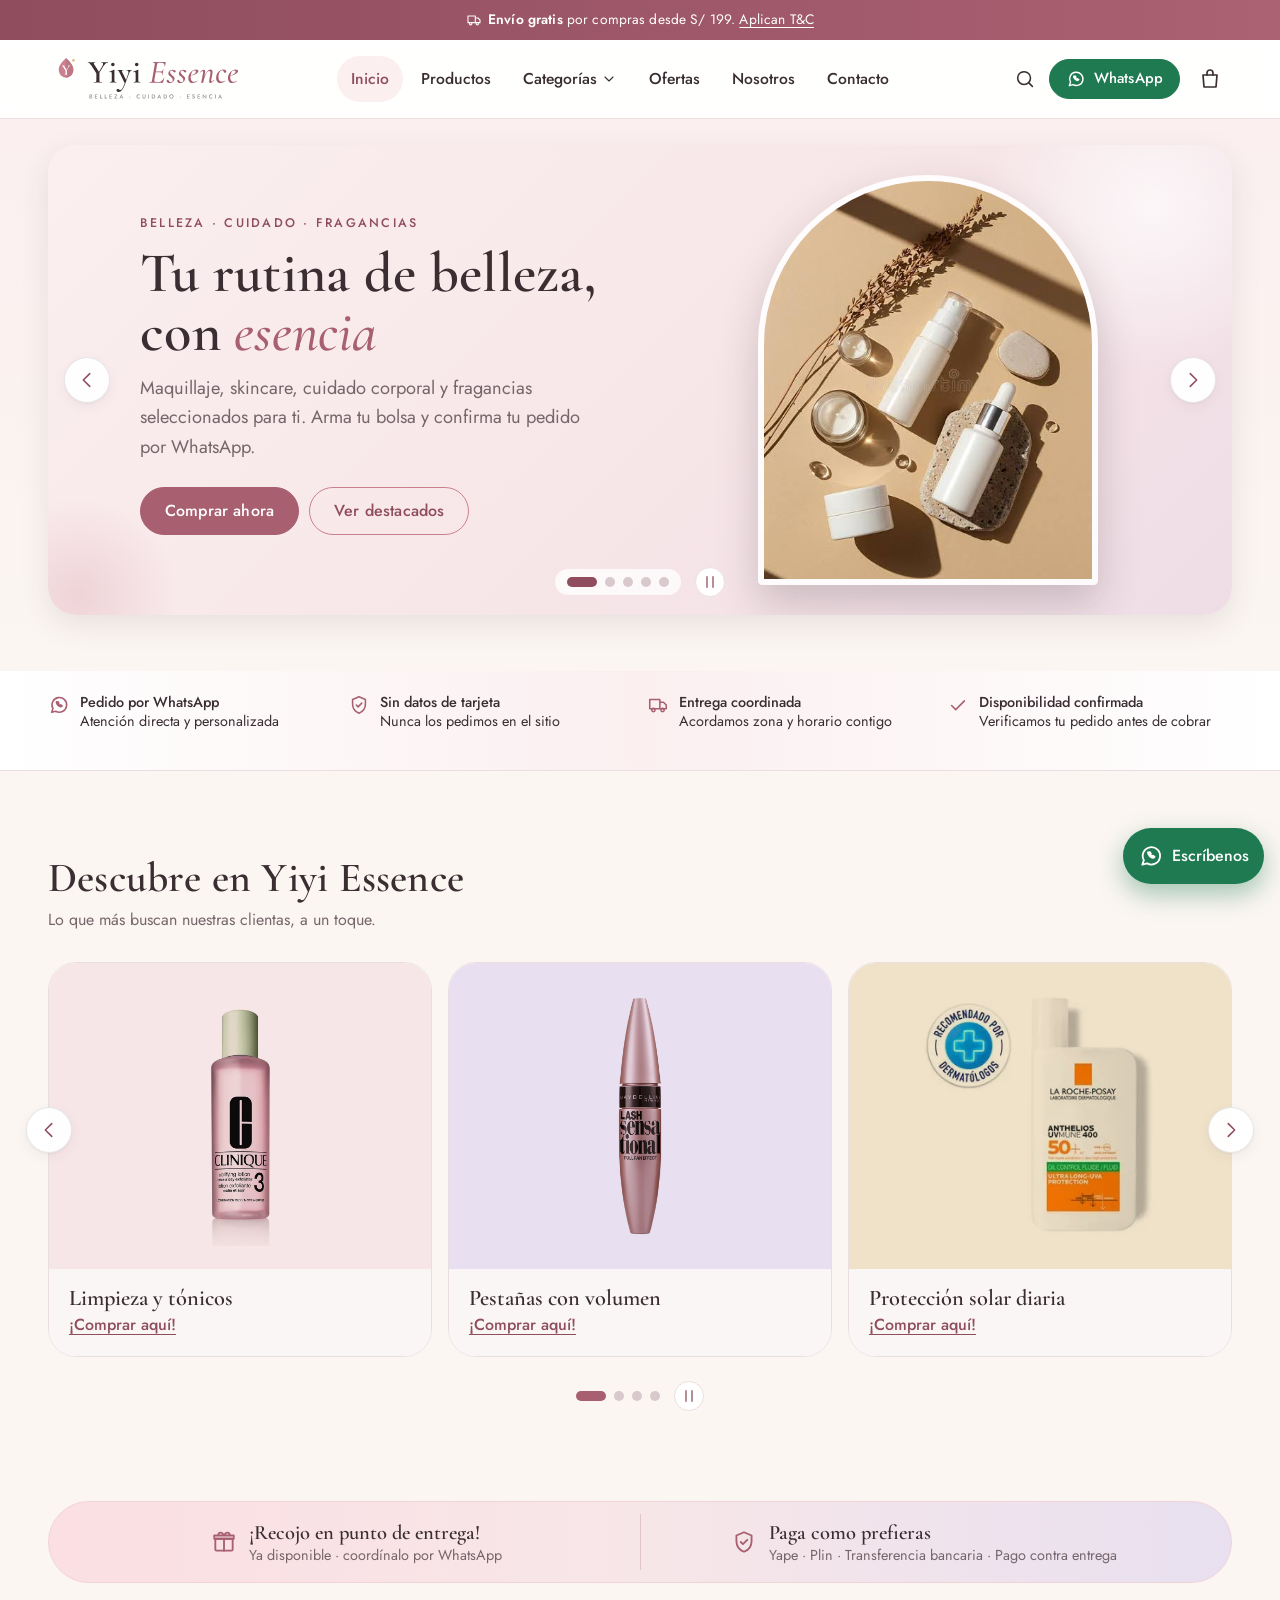
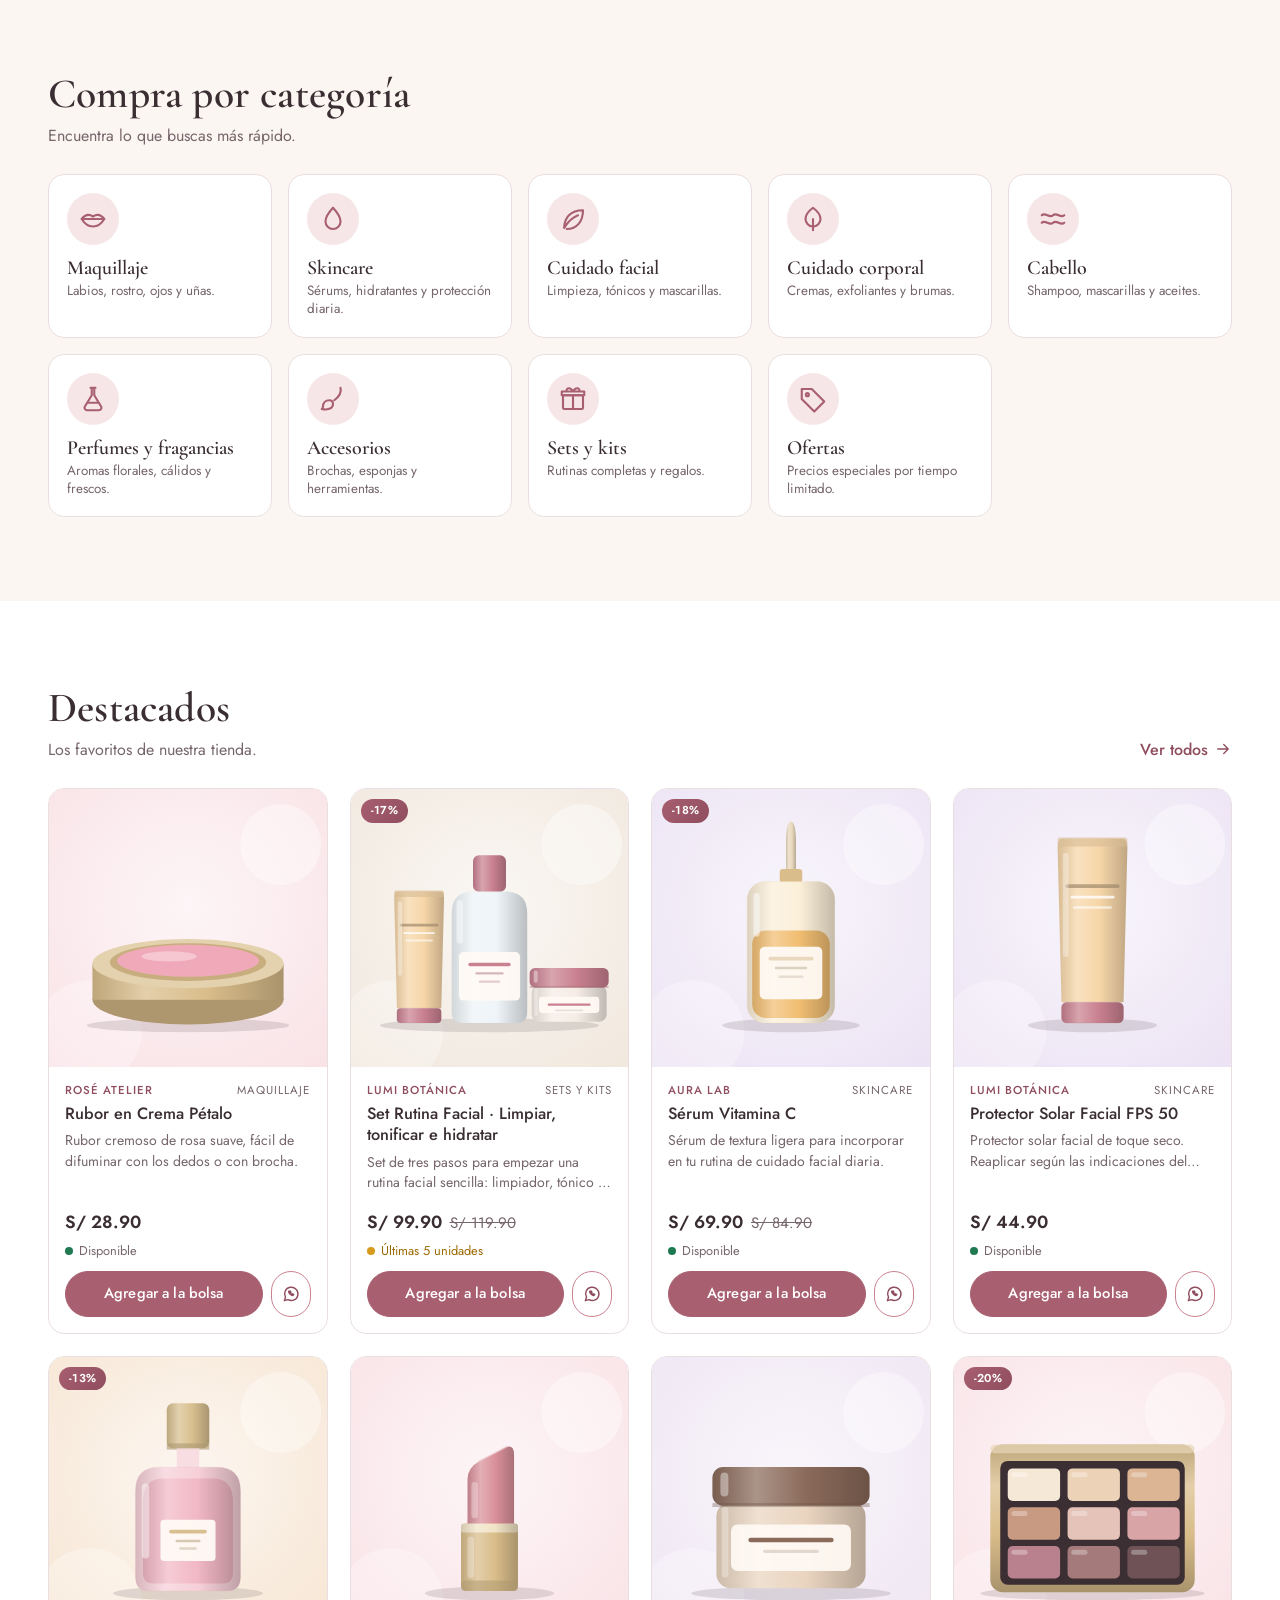
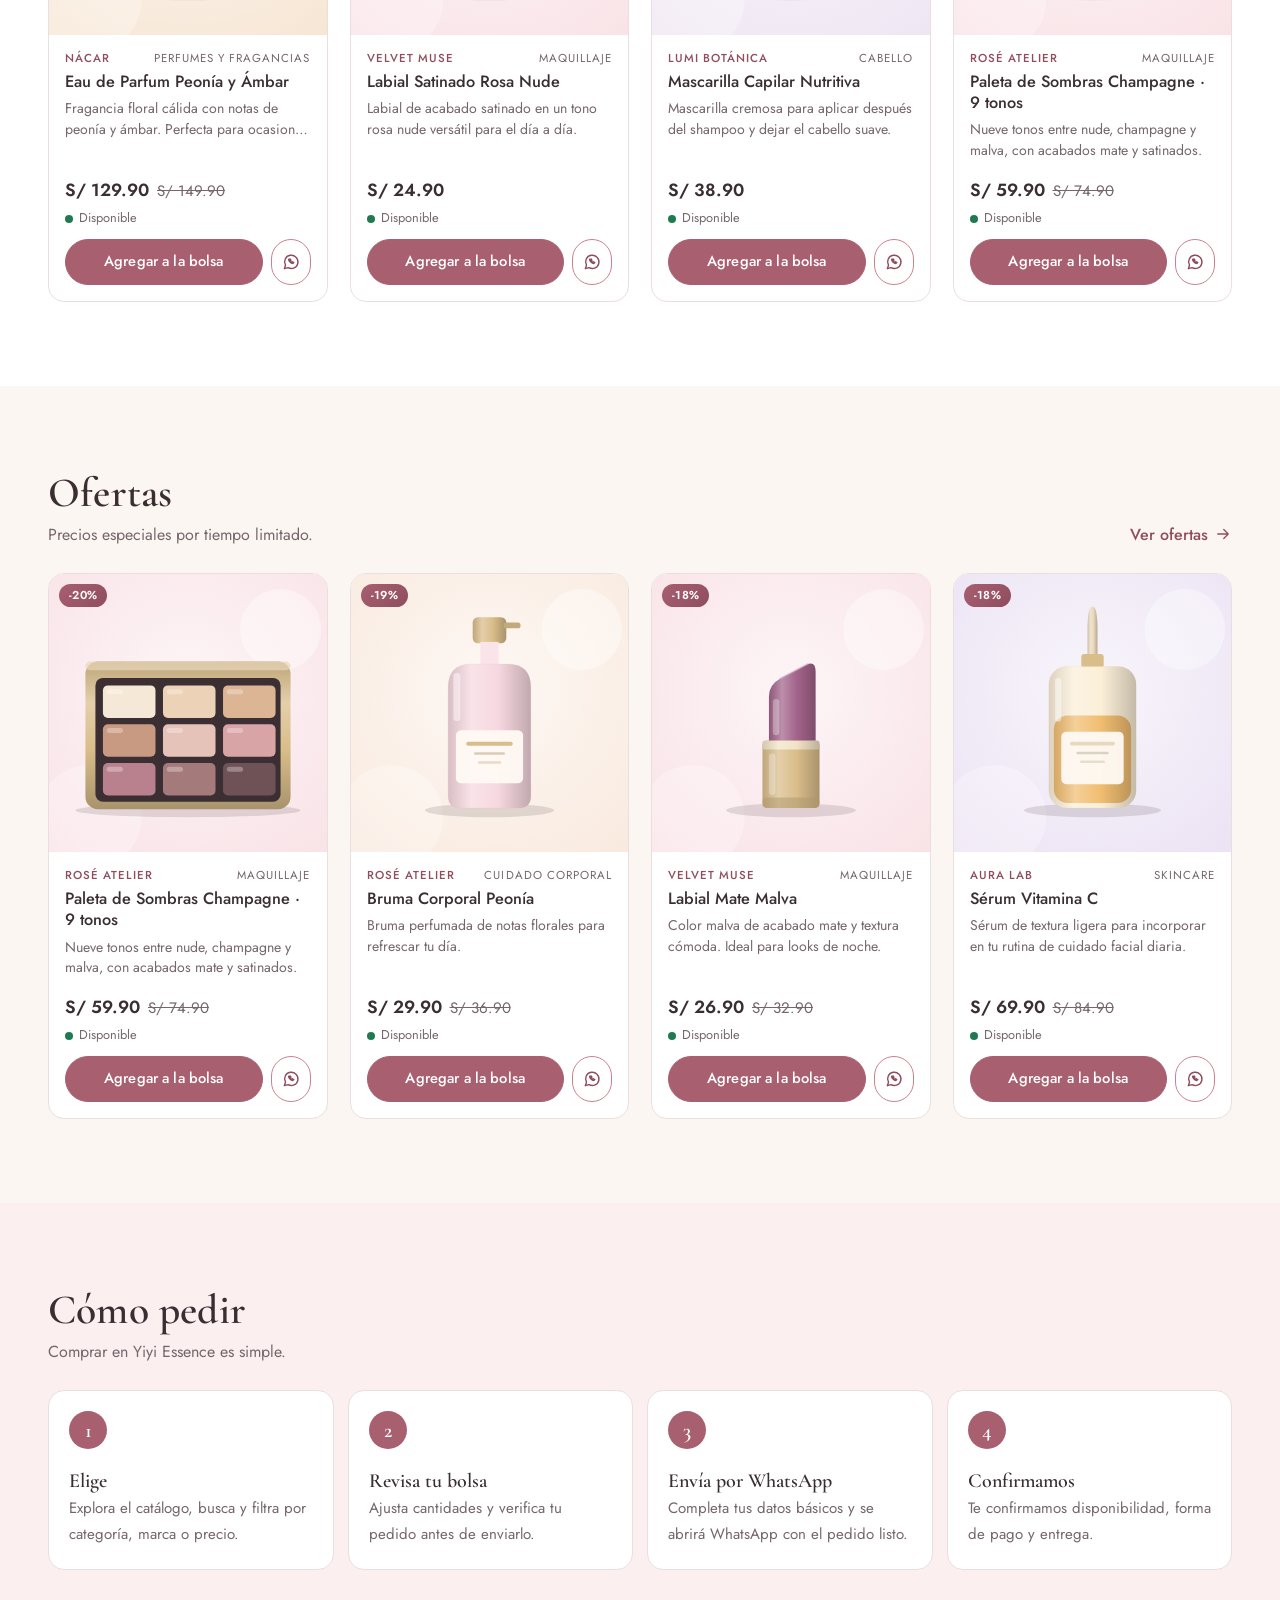
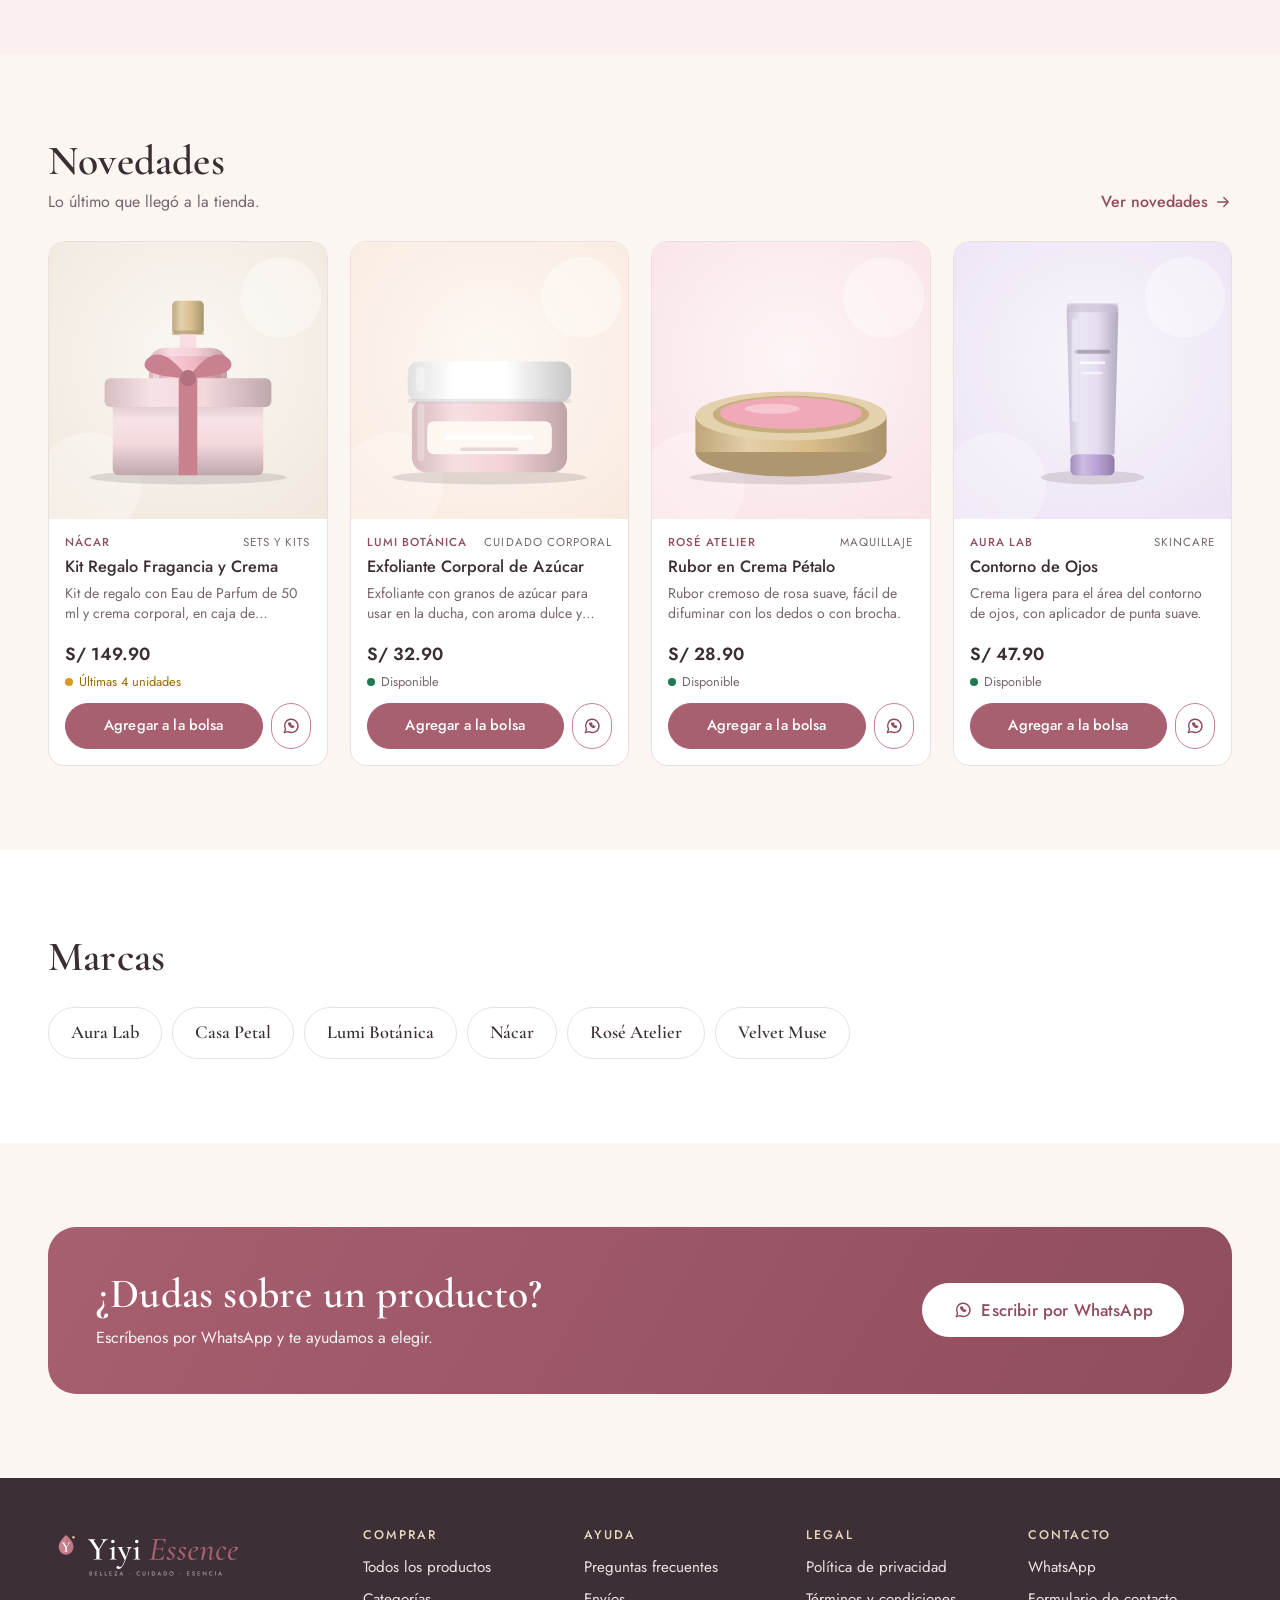
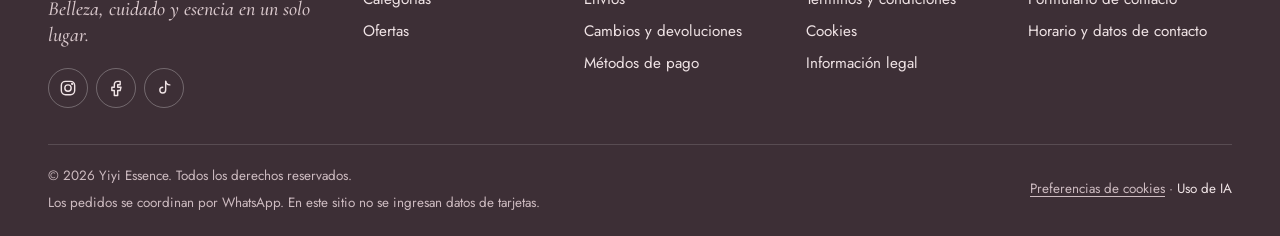
==== commit df2587f0: "Arreglos extra" ====
--- a/index.html
+++ b/index.html
@@ -32,20 +32,90 @@
   <div id="site-header"></div>
   <noscript><p style="margin:0;padding:14px 20px;background:#f7e6e8;text-align:center">Esta tienda necesita JavaScript para mostrar el catálogo y la bolsa de compra. Actívalo en tu navegador o escríbenos por WhatsApp.</p></noscript>
   <main id="main">
-    <section class="hero" aria-labelledby="hero-title">
-      <div class="container hero__inner">
-        <div class="hero__copy">
-          <span class="eyebrow">Belleza · Cuidado · Fragancias</span>
-          <h1 id="hero-title">Tu rutina de belleza, con <em>esencia</em></h1>
-          <p>Maquillaje, skincare, cuidado corporal y fragancias seleccionados para ti. Arma tu bolsa y confirma tu pedido por WhatsApp.</p>
-          <div class="hero__cta">
-            <a class="btn btn--primary btn--lg" href="productos.html">Comprar ahora</a>
-            <a class="btn btn--ghost btn--lg" href="#destacados">Ver productos</a>
+    <!-- ============ BANNERS PRINCIPALES (carrusel con fundido, 4 s) ============
+         Para usar tus propias fotos: reemplaza los archivos de la carpeta /imagenes
+         (o cambia el src de cada <img>). Edita los textos directamente aquí. -->
+    <section class="hero" aria-label="Novedades y ofertas">
+      <div class="container">
+        <div class="carousel carousel--banners" data-carousel="fade" aria-label="Banners destacados">
+          <div class="carousel__viewport">
+            <ul class="carousel__track">
+
+              <li class="carousel__slide banner banner--rose">
+                <div class="banner__copy">
+                  <span class="eyebrow">Belleza · Cuidado · Fragancias</span>
+                  <h1 id="hero-title">Tu rutina de belleza, con <em>esencia</em></h1>
+                  <p>Maquillaje, skincare, cuidado corporal y fragancias seleccionados para ti. Arma tu bolsa y confirma tu pedido por WhatsApp.</p>
+                  <div class="banner__cta">
+                    <a class="btn btn--primary btn--lg" href="productos.html">Comprar ahora</a>
+                    <a class="btn btn--ghost btn--lg" href="#destacados">Ver destacados</a>
+                  </div>
+                </div>
+                <div class="banner__media banner__media--arch">
+                  <img src="imagenes/5.jpg" alt="Productos de cuidado de la piel sobre un fondo beige con ramas secas" width="463" height="662" fetchpriority="high">
+                </div>
+              </li>
+
+              <li class="carousel__slide banner banner--lavender">
+                <div class="banner__copy">
+                  <span class="eyebrow">Maquillaje</span>
+                  <h2>Colores que <em>enamoran</em></h2>
+                  <p>Labios, rostro, ojos y uñas: encuentra el look que va contigo.</p>
+                  <div class="banner__cta">
+                    <a class="btn btn--primary btn--lg" href="productos.html?cat=maquillaje">Ver maquillaje</a>
+                  </div>
+                </div>
+                <div class="banner__media banner__media--arch">
+                  <img src="imagenes/3.jpg" alt="Maquillaje, brochas y sombras sobre un fondo de colores pastel" width="400" height="400" loading="lazy">
+                </div>
+              </li>
+
+              <li class="carousel__slide banner banner--champagne">
+                <div class="banner__copy">
+                  <span class="eyebrow">Rostro</span>
+                  <h2>Un acabado <em>luminoso</em> todo el día</h2>
+                  <p>Bases, correctores y polvos para una piel que se ve y se siente cómoda.</p>
+                  <div class="banner__cta">
+                    <a class="btn btn--primary btn--lg" href="productos.html?cat=maquillaje">Descubrir bases</a>
+                    <a class="btn btn--ghost btn--lg" href="productos.html?sort=novedades">Novedades</a>
+                  </div>
+                </div>
+                <div class="banner__media banner__media--disc">
+                  <div class="banner__disc"><img src="imagenes/2.jpg" alt="Base de maquillaje fluida en frasco con tapa negra" width="1000" height="1000" loading="lazy"></div>
+                </div>
+              </li>
+
+              <li class="carousel__slide banner banner--blush">
+                <div class="banner__copy">
+                  <span class="eyebrow">Skincare</span>
+                  <h2>Cuida tu piel, <em>cada día</em></h2>
+                  <p>Sérums, hidratantes y protección solar para armar tu rutina paso a paso.</p>
+                  <div class="banner__cta">
+                    <a class="btn btn--primary btn--lg" href="productos.html?cat=skincare">Ver skincare</a>
+                  </div>
+                </div>
+                <div class="banner__media banner__media--arch">
+                  <img src="imagenes/4.jpg" alt="Cremas y sérum de skincare sobre pétalos rosados" width="400" height="533" loading="lazy">
+                </div>
+              </li>
+
+              <li class="carousel__slide banner banner--deep">
+                <div class="banner__copy">
+                  <span class="eyebrow">Ofertas</span>
+                  <h2>Precios <em>especiales</em> por tiempo limitado</h2>
+                  <p>Aprovecha las ofertas en productos seleccionados y pídelas directo por WhatsApp.</p>
+                  <div class="banner__cta">
+                    <a class="btn btn--light btn--lg" href="productos.html?cat=ofertas">Ver ofertas</a>
+                    <a class="btn btn--wa btn--lg" href="contacto.html" target="_blank" rel="noopener" data-wa-general><span data-icon="whatsapp" data-size="20" aria-hidden="true"></span> Escribirnos</a>
+                  </div>
+                </div>
+                <div class="banner__media banner__media--disc">
+                  <div class="banner__disc"><img src="imagenes/8.jpg" alt="Máscara de pestañas con volumen" width="1000" height="1000" loading="lazy"></div>
+                </div>
+              </li>
+
+            </ul>
           </div>
-          <p class="hero__note"><span data-icon="whatsapp" data-size="18" aria-hidden="true"></span> Sin pagos con tarjeta en la web: coordinas pago y entrega por WhatsApp.</p>
-        </div>
-        <div class="hero__media">
-          <img src="assets/images/hero.svg" alt="Ilustración de productos de belleza en tonos rosa, lavanda y champagne" width="900" height="780" fetchpriority="high">
         </div>
       </div>
     </section>
@@ -60,6 +130,27 @@
         </ul>
       </div>
     </div>
+
+    <!-- ============ CARRUSEL DE TARJETAS (desliza solo cada 4 s) ============ -->
+    <section class="section section--tight" aria-labelledby="disc-title">
+      <div class="container">
+        <div class="section__head"><div><h2 id="disc-title">Descubre en Yiyi Essence</h2><p>Lo que más buscan nuestras clientas, a un toque.</p></div></div>
+        <div class="carousel carousel--cards" data-carousel="slide" data-per-view="1,2,3" aria-label="Selección de la tienda">
+          <div class="carousel__viewport">
+            <ul class="carousel__track">
+              <li class="carousel__slide"><a class="tile tile--blush" href="productos.html?cat=cuidado-facial"><span class="tile__img"><img src="imagenes/1.jpg" alt="" width="1000" height="1000" loading="lazy"></span><span class="tile__body"><strong>Limpieza y tónicos</strong><span class="tile__cta">¡Comprar aquí!</span></span></a></li>
+              <li class="carousel__slide"><a class="tile tile--lavender" href="productos.html?cat=maquillaje"><span class="tile__img"><img src="imagenes/8.jpg" alt="" width="1000" height="1000" loading="lazy"></span><span class="tile__body"><strong>Pestañas con volumen</strong><span class="tile__cta">¡Comprar aquí!</span></span></a></li>
+              <li class="carousel__slide"><a class="tile tile--champagne" href="productos.html?cat=skincare"><span class="tile__img"><img src="imagenes/9.jpg" alt="" width="300" height="300" loading="lazy"></span><span class="tile__body"><strong>Protección solar diaria</strong><span class="tile__cta">¡Comprar aquí!</span></span></a></li>
+              <li class="carousel__slide"><a class="tile tile--cream" href="productos.html?cat=maquillaje"><span class="tile__img"><img src="imagenes/2.jpg" alt="" width="1000" height="1000" loading="lazy"></span><span class="tile__body"><strong>Bases y rostro</strong><span class="tile__cta">¡Comprar aquí!</span></span></a></li>
+              <li class="carousel__slide"><a class="tile tile--blush" href="productos.html?cat=maquillaje"><span class="tile__img"><img src="imagenes/6.jpg" alt="" width="1000" height="1000" loading="lazy"></span><span class="tile__body"><strong>Favoritos para tu bolso</strong><span class="tile__cta">¡Comprar aquí!</span></span></a></li>
+              <li class="carousel__slide"><a class="tile tile--lavender" href="productos.html?cat=sets"><span class="tile__img tile__img--photo"><img src="imagenes/3.jpg" alt="" width="400" height="400" loading="lazy"></span><span class="tile__body"><strong>Sets y kits para regalar</strong><span class="tile__cta">¡Comprar aquí!</span></span></a></li>
+            </ul>
+          </div>
+        </div>
+      </div>
+    </section>
+
+    <div class="container"><div class="promostrip" data-promo-strip></div></div>
 
     <section class="section" id="categorias" aria-labelledby="cats-title">
       <div class="container">
@@ -139,6 +230,8 @@
   <script src="js/components.js"></script>
   <script src="js/catalog.js"></script>
   <script src="js/cookies.js"></script>
+  <script src="js/promo.js"></script>
+  <script src="js/carousel.js"></script>
   <script src="js/main.js"></script>
 </body>
 </html>
--- a/css/style.css
+++ b/css/style.css
@@ -503,3 +503,181 @@
   .topbar, .header, .footer, .wafloat, .toasts, .cookiecard, .toc { display: none !important; }
   body { background: #fff; }
 }
+
+
+/* ==========================================================================
+   NUEVO · FRANJA SUPERIOR ROTATIVA, CARRUSELES, BARRA FIJA MÓVIL
+   ========================================================================== */
+
+/* ---------- Franja superior (color llamativo, frases que rotan) ---------- */
+.topbar {
+  position: relative; overflow: hidden; color: #fff; padding: 0; font-size: 0.86rem; letter-spacing: 0.01em;
+  background: linear-gradient(90deg, var(--rose-dark) 0%, var(--rose-deep) 45%, #b8707f 70%, var(--rose-dark) 100%);
+  background-size: 200% 100%; animation: topbarShine 14s linear infinite;
+}
+@keyframes topbarShine { to { background-position: -200% 0; } }
+.topbar__track { position: relative; height: 38px; max-width: 1240px; margin: 0 auto; }
+.topbar__item {
+  position: absolute; inset: 0; margin: 0; padding: 0 16px; display: flex; align-items: center; justify-content: center; gap: 8px;
+  text-align: center; line-height: 1.15; opacity: 0; transform: translateY(70%); pointer-events: none;
+  transition: opacity 0.5s var(--ease), transform 0.5s var(--ease);
+}
+.topbar__item .icon { flex: none; opacity: 0.95; }
+.topbar__item strong { font-weight: 600; }
+.topbar__item a { color: #fff; text-decoration: underline; text-underline-offset: 3px; }
+.topbar__item.is-active { opacity: 1; transform: none; pointer-events: auto; position: absolute; }
+.topbar__item.is-leaving { opacity: 0; transform: translateY(-70%); }
+.topbar p { display: flex; }
+
+/* ---------- Carrusel base ---------- */
+.carousel { position: relative; }
+.carousel:focus-visible { outline: 3px solid var(--rose); outline-offset: 4px; border-radius: 28px; }
+.carousel__viewport { overflow: hidden; touch-action: pan-y; border-radius: inherit; }
+.carousel__track { list-style: none; margin: 0; padding: 0; }
+.carousel__slide { list-style: none; margin: 0; }
+
+.carousel__arrow {
+  position: absolute; top: 50%; z-index: 5; width: 46px; height: 46px; margin-top: -23px; display: grid; place-items: center;
+  border-radius: 50%; border: 1px solid rgba(58, 46, 51, 0.12); background: rgba(255, 255, 255, 0.94); color: var(--rose-dark);
+  box-shadow: var(--shadow-sm); cursor: pointer; transition: background 0.2s, transform 0.2s var(--ease), color 0.2s;
+}
+.carousel__arrow:hover { background: var(--rose-deep); color: #fff; transform: scale(1.06); }
+.carousel__arrow--prev { left: 10px; }
+.carousel__arrow--next { right: 10px; }
+.carousel__arrow[hidden], .carousel__bar[hidden] { display: none; }
+
+.carousel__bar { display: flex; align-items: center; justify-content: center; gap: 14px; margin-top: 16px; }
+.carousel__dots { display: flex; align-items: center; gap: 8px; }
+.carousel__dot { position: relative; width: 10px; height: 10px; padding: 0; border: 0; border-radius: 999px; background: #d9c9cc; cursor: pointer; transition: width 0.35s var(--ease), background 0.25s; }
+.carousel__dot::after { content: ""; position: absolute; inset: -9px -4px; } /* área táctil mayor */
+.carousel__dot:hover { background: var(--rose); }
+.carousel__dot[aria-current="true"] { width: 30px; background: var(--rose-deep); }
+.carousel.is-playing .carousel__dot[aria-current="true"] { background: linear-gradient(90deg, var(--rose-dark) 0 0) left / 0% 100% no-repeat, #e7c9cf; animation: dotFill var(--carousel-delay, 4s) linear forwards; }
+@keyframes dotFill { to { background-size: 100% 100%; } }
+.carousel__pause { display: grid; place-items: center; width: 30px; height: 30px; padding: 0; border-radius: 50%; border: 1px solid var(--line); background: #fff; color: var(--rose-dark); cursor: pointer; }
+.carousel__pause:hover { background: var(--blush); }
+
+/* ---------- Carrusel de banners (fundido) ---------- */
+.hero { background: linear-gradient(180deg, var(--blush-2), var(--cream)); padding: 18px 0 30px; overflow: hidden; }
+.carousel--banners .carousel__viewport { border-radius: 28px; box-shadow: var(--shadow); }
+.carousel--banners .carousel__track { display: grid; }
+.carousel--banners .carousel__slide {
+  grid-area: 1 / 1; opacity: 0; visibility: hidden; transition: opacity 0.9s var(--ease), visibility 0s linear 0.9s;
+}
+.carousel--banners .carousel__slide.is-active { opacity: 1; visibility: visible; transition-delay: 0s; }
+.carousel--banners .carousel__bar { position: absolute; left: 0; right: 0; bottom: 14px; margin: 0; z-index: 4; pointer-events: none; }
+.carousel--banners .carousel__bar > * { pointer-events: auto; }
+.carousel--banners .carousel__dots { background: rgba(255, 255, 255, 0.78); backdrop-filter: blur(6px); padding: 8px 12px; border-radius: 999px; }
+
+.banner { --bn-bg: linear-gradient(135deg, #fbeff0, #f7e6e8 60%, #efe3ef); position: relative; display: grid; align-items: center; gap: 0; background: var(--bn-bg); overflow: hidden; }
+.banner::before, .banner::after { content: ""; position: absolute; border-radius: 50%; pointer-events: none; }
+.banner::before { width: 340px; height: 340px; right: -90px; top: -110px; background: radial-gradient(circle, rgba(255, 255, 255, 0.7), rgba(255, 255, 255, 0) 70%); }
+.banner::after { width: 200px; height: 200px; left: -70px; bottom: -80px; background: radial-gradient(circle, rgba(201, 128, 143, 0.22), rgba(201, 128, 143, 0) 70%); }
+.banner--rose { --bn-bg: linear-gradient(135deg, #fbeff0 0%, #f7e6e8 55%, #efdde6 100%); }
+.banner--lavender { --bn-bg: linear-gradient(135deg, #f1ecf8 0%, #e8e0f0 60%, #dfd2ec 100%); }
+.banner--champagne { --bn-bg: linear-gradient(135deg, #fbf3e4 0%, #f2e4c9 60%, #e9d8bd 100%); }
+.banner--blush { --bn-bg: linear-gradient(135deg, #fdf2f0 0%, #f9dfe0 60%, #f3cdd3 100%); }
+.banner--deep { --bn-bg: linear-gradient(135deg, #8f4d5e 0%, #a85f70 55%, #c9808f 120%); color: #fff; }
+.banner--deep h2, .banner--deep .eyebrow { color: #fff; }
+.banner--deep .banner__copy p { color: rgba(255, 255, 255, 0.94); }
+.banner--deep h2 em { color: #ffe3c8; }
+
+.banner__copy { position: relative; z-index: 2; padding: 26px 22px 46px; text-align: center; order: 2; }
+.banner__copy h1, .banner__copy h2 { margin: 0 0 12px; font-size: clamp(2rem, 7.4vw, 3.4rem); line-height: 1.04; }
+.banner__copy em { color: var(--rose-deep); font-style: italic; font-weight: 500; }
+.banner__copy p { margin: 0 auto; max-width: 480px; color: var(--muted); font-size: 1.04rem; }
+.banner__cta { display: flex; flex-wrap: wrap; justify-content: center; gap: 10px; margin-top: 20px; }
+.banner__cta .btn--lg { min-height: 48px; padding: 10px 24px; font-size: 1rem; }
+.banner--deep .btn--ghost { --fg: #fff; border-color: rgba(255, 255, 255, 0.7); }
+
+.banner__media { position: relative; z-index: 1; order: 1; display: flex; justify-content: center; padding: 24px 22px 0; }
+.banner__media--arch img {
+  width: min(220px, 56vw); height: 220px; object-fit: cover; border-radius: 999px 999px 26px 26px; box-shadow: 0 18px 40px rgba(58, 46, 51, 0.22);
+  border: 6px solid rgba(255, 255, 255, 0.85);
+}
+.banner__disc { width: min(220px, 56vw); aspect-ratio: 1; border-radius: 50%; background: #fff; box-shadow: 0 18px 40px rgba(58, 46, 51, 0.2), 0 0 0 10px rgba(255, 255, 255, 0.35); display: grid; place-items: center; overflow: hidden; }
+.banner__disc img { width: 92%; height: 92%; object-fit: contain; mix-blend-mode: multiply; }
+.carousel__slide.is-active .banner__media img, .carousel__slide.is-active .banner__disc { animation: floatIn 1.1s var(--ease) both; }
+.carousel__slide.is-active .banner__copy > * { animation: riseIn 0.8s var(--ease) both; }
+.carousel__slide.is-active .banner__copy > :nth-child(2) { animation-delay: 0.08s; }
+.carousel__slide.is-active .banner__copy > :nth-child(3) { animation-delay: 0.16s; }
+.carousel__slide.is-active .banner__copy > :nth-child(4) { animation-delay: 0.24s; }
+@keyframes riseIn { from { opacity: 0; transform: translateY(18px); } to { opacity: 1; transform: none; } }
+@keyframes floatIn { from { opacity: 0; transform: scale(0.94) translateY(14px); } to { opacity: 1; transform: none; } }
+.carousel--banners .carousel__arrow { display: none; }
+
+/* ---------- Carrusel de tarjetas (desliza) ---------- */
+.carousel--cards { --per-view: 1; }
+.carousel--cards .carousel__viewport { margin: 0 -8px; padding: 4px 0 8px; }
+.carousel--cards .carousel__track { display: flex; transition: transform 0.7s var(--ease); will-change: transform; }
+.carousel--cards .carousel__slide { flex: 0 0 calc(100% / var(--per-view)); padding: 0 8px; }
+.carousel--cards .carousel__arrow { top: 38%; }
+.carousel--cards .carousel__arrow--prev { left: -6px; }
+.carousel--cards .carousel__arrow--next { right: -6px; }
+.tile { --tile-bg: var(--blush); display: flex; flex-direction: column; height: 100%; border-radius: 28px; overflow: hidden; background: #fff; border: 1px solid var(--line); text-decoration: none; color: var(--ink); transition: transform 0.35s var(--ease), box-shadow 0.35s var(--ease); }
+.tile:hover { transform: translateY(-4px); box-shadow: var(--shadow); color: var(--ink); }
+.tile--blush { --tile-bg: #f7e6e8; } .tile--lavender { --tile-bg: #e8e0f0; } .tile--champagne { --tile-bg: #efe2c9; } .tile--cream { --tile-bg: #f6ece0; }
+.tile__img { display: block; aspect-ratio: 4 / 3.2; background: var(--tile-bg); overflow: hidden; }
+.tile__img img { width: 100%; height: 100%; object-fit: contain; mix-blend-mode: multiply; padding: 6%; transition: transform 0.6s var(--ease); }
+.tile__img--photo img { object-fit: cover; padding: 0; mix-blend-mode: normal; }
+.tile:hover .tile__img img { transform: scale(1.06); }
+.tile__body { display: flex; flex-direction: column; gap: 2px; padding: 16px 20px 18px; background: #faf6f5; flex: 1; }
+.tile__body strong { font-family: var(--font-serif); font-size: 1.4rem; font-weight: 600; line-height: 1.15; }
+.tile__cta { display: inline-flex; align-items: center; gap: 6px; font-weight: 500; color: var(--rose-dark); text-decoration: underline; text-underline-offset: 4px; }
+
+/* ---------- Franja de servicios (retiro · pagos) ---------- */
+.promostrip { display: grid; gap: 4px; margin: 6px 0 4px; padding: 14px 18px; border-radius: 999px; background: linear-gradient(90deg, #fbdfe3, #f7e6e8 50%, #e8e0f0); border: 1px solid #f0d3d8; }
+.promostrip[hidden] { display: none; }
+.promostrip__item { display: flex; align-items: center; justify-content: center; gap: 12px; padding: 6px 10px; text-align: left; }
+.promostrip__item .icon { color: var(--rose-deep); flex: none; }
+.promostrip__item p { margin: 0; line-height: 1.25; }
+.promostrip__item strong { display: block; font-family: var(--font-serif); font-size: 1.28rem; font-weight: 600; }
+.promostrip__item span { display: block; font-size: 0.9rem; color: var(--muted); }
+.promostrip__item + .promostrip__item { border-top: 1px solid rgba(143, 77, 94, 0.18); }
+
+/* ---------- Barra fija móvil ---------- */
+.stickybar { display: none; }
+@media (max-width: 767px) {
+  .stickybar {
+    position: fixed; left: 0; right: 0; bottom: 0; z-index: 75; display: flex; align-items: center; gap: 10px;
+    padding: 10px 12px calc(10px + env(safe-area-inset-bottom)); background: rgba(255, 255, 255, 0.96); backdrop-filter: blur(12px);
+    border-top: 1px solid var(--line); box-shadow: 0 -10px 30px rgba(58, 46, 51, 0.12); transition: transform 0.3s var(--ease);
+  }
+  .stickybar.is-hidden { transform: translateY(110%); }
+  .stickybar[hidden], .stickybar [hidden] { display: none !important; }
+  .stickybar .btn { min-height: 50px; padding: 8px 14px; font-size: 0.98rem; white-space: nowrap; }
+  .stickybar__main { flex: 1 1 auto; min-width: 0; }
+  .stickybar__main span { overflow: hidden; text-overflow: ellipsis; }
+  .stickybar__bag { position: relative; flex: none; padding: 8px 16px; }
+  .stickybar__count { position: absolute; top: -6px; right: -4px; min-width: 22px; height: 22px; padding: 0 6px; border-radius: 999px; background: var(--rose-deep); color: #fff; font: 600 0.74rem/22px var(--font-sans); font-style: normal; text-align: center; border: 2px solid #fff; }
+  .stickybar__price { margin: 0; flex: none; line-height: 1.1; }
+  .stickybar__price small { display: block; font-size: 0.7rem; letter-spacing: 0.08em; text-transform: uppercase; color: var(--muted); }
+  .stickybar__price strong { font-size: 1.15rem; font-weight: 600; white-space: nowrap; }
+  .stickybar__wa { flex: none; }
+  .stickybar--pdp .stickybar__main { flex: 1.4 1 0; }
+  .stickybar--pdp .stickybar__wa span { display: none; }
+  .stickybar--pdp .stickybar__wa { padding: 0; width: 50px; }
+
+  body.has-stickybar { padding-bottom: calc(74px + env(safe-area-inset-bottom)); }
+  body.has-stickybar .wafloat { display: none; }
+  body.has-stickybar .toasts { bottom: calc(88px + env(safe-area-inset-bottom)); }
+  body.has-stickybar .cookiecard { bottom: calc(90px + env(safe-area-inset-bottom)); }
+}
+
+/* ---------- Aparición al hacer scroll ---------- */
+.reveal { opacity: 0; transform: translateY(22px); transition: opacity 0.7s var(--ease), transform 0.7s var(--ease); }
+.reveal.is-visible { opacity: 1; transform: none; }
+
+/* ---------- Tarjetas de producto: un poco más vivas ---------- */
+.card { transition: transform 0.3s var(--ease), box-shadow 0.3s var(--ease); }
+.card:hover { transform: translateY(-4px); box-shadow: var(--shadow); }
+.card__media img { transition: transform 0.6s var(--ease); }
+.card:hover .card__media img { transform: scale(1.05); }
+.badge--sale { background: linear-gradient(135deg, var(--rose-deep), var(--rose-dark)); color: #fff; }
+.trustbar { background: linear-gradient(90deg, #fff, var(--blush-2) 50%, #fff); }
+
+@media (prefers-reduced-motion: reduce) {
+  .topbar { animation: none; }
+  .carousel--cards .carousel__track { transition: none; }
+  .reveal { opacity: 1; transform: none; }
+}
--- a/css/responsive.css
+++ b/css/responsive.css
@@ -116,3 +116,30 @@
   .modal__panel { max-height: calc(100vh - 16px); }
   .hero__inner { padding-block: 24px; }
 }
+
+/* ---------- NUEVO · Carruseles y franjas (tablet / laptop) ---------- */
+@media (min-width: 640px) {
+  .topbar__track { height: 40px; }
+  .banner__copy { padding: 34px 40px 56px; }
+  .promostrip { grid-template-columns: 1fr 1fr; gap: 0; padding: 12px 24px; }
+  .promostrip__item + .promostrip__item { border-top: 0; border-left: 1px solid rgba(143, 77, 94, 0.22); }
+  .promostrip__item:only-child { grid-column: 1 / -1; }
+  .carousel--banners .carousel__arrow { display: grid; }
+}
+
+@media (min-width: 960px) {
+  .hero { padding: 26px 0 40px; }
+  .banner { grid-template-columns: 1.05fr 0.95fr; min-height: 470px; }
+  .banner__copy { order: 1; text-align: left; padding: 48px 20px 64px 92px; }
+  .banner__copy h1, .banner__copy h2 { font-size: clamp(2.8rem, 4.4vw, 4.2rem); }
+  .banner__copy p { margin: 0; font-size: 1.14rem; max-width: 460px; }
+  .banner__cta { justify-content: flex-start; margin-top: 26px; }
+  .banner__media { order: 2; padding: 30px 56px 30px 10px; align-items: center; }
+  .banner__media--arch img { width: min(340px, 100%); height: 410px; }
+  .banner__disc { width: min(380px, 100%); }
+  .carousel--banners .carousel__arrow--prev { left: 16px; }
+  .carousel--banners .carousel__arrow--next { right: 16px; }
+  .carousel--banners .carousel__bar { bottom: 18px; }
+  .carousel--cards .carousel__arrow--prev { left: -22px; }
+  .carousel--cards .carousel__arrow--next { right: -22px; }
+}
